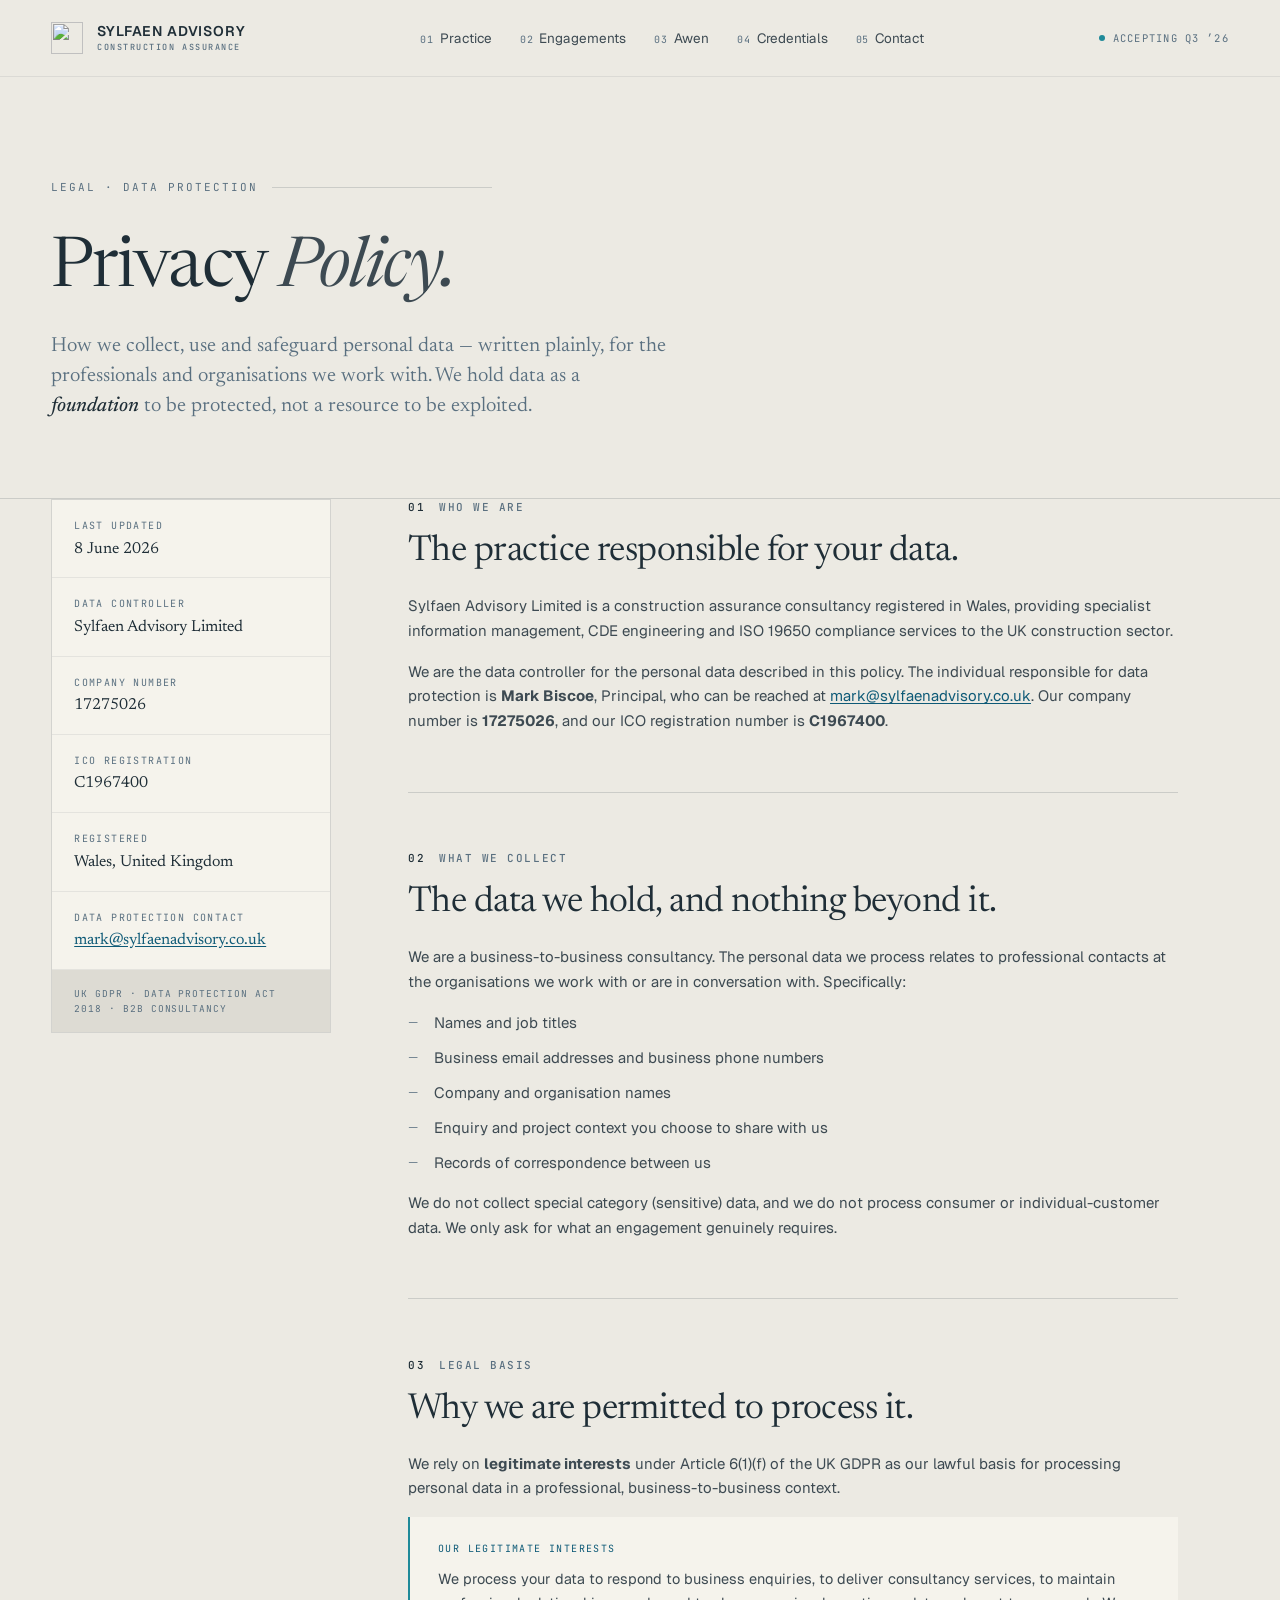
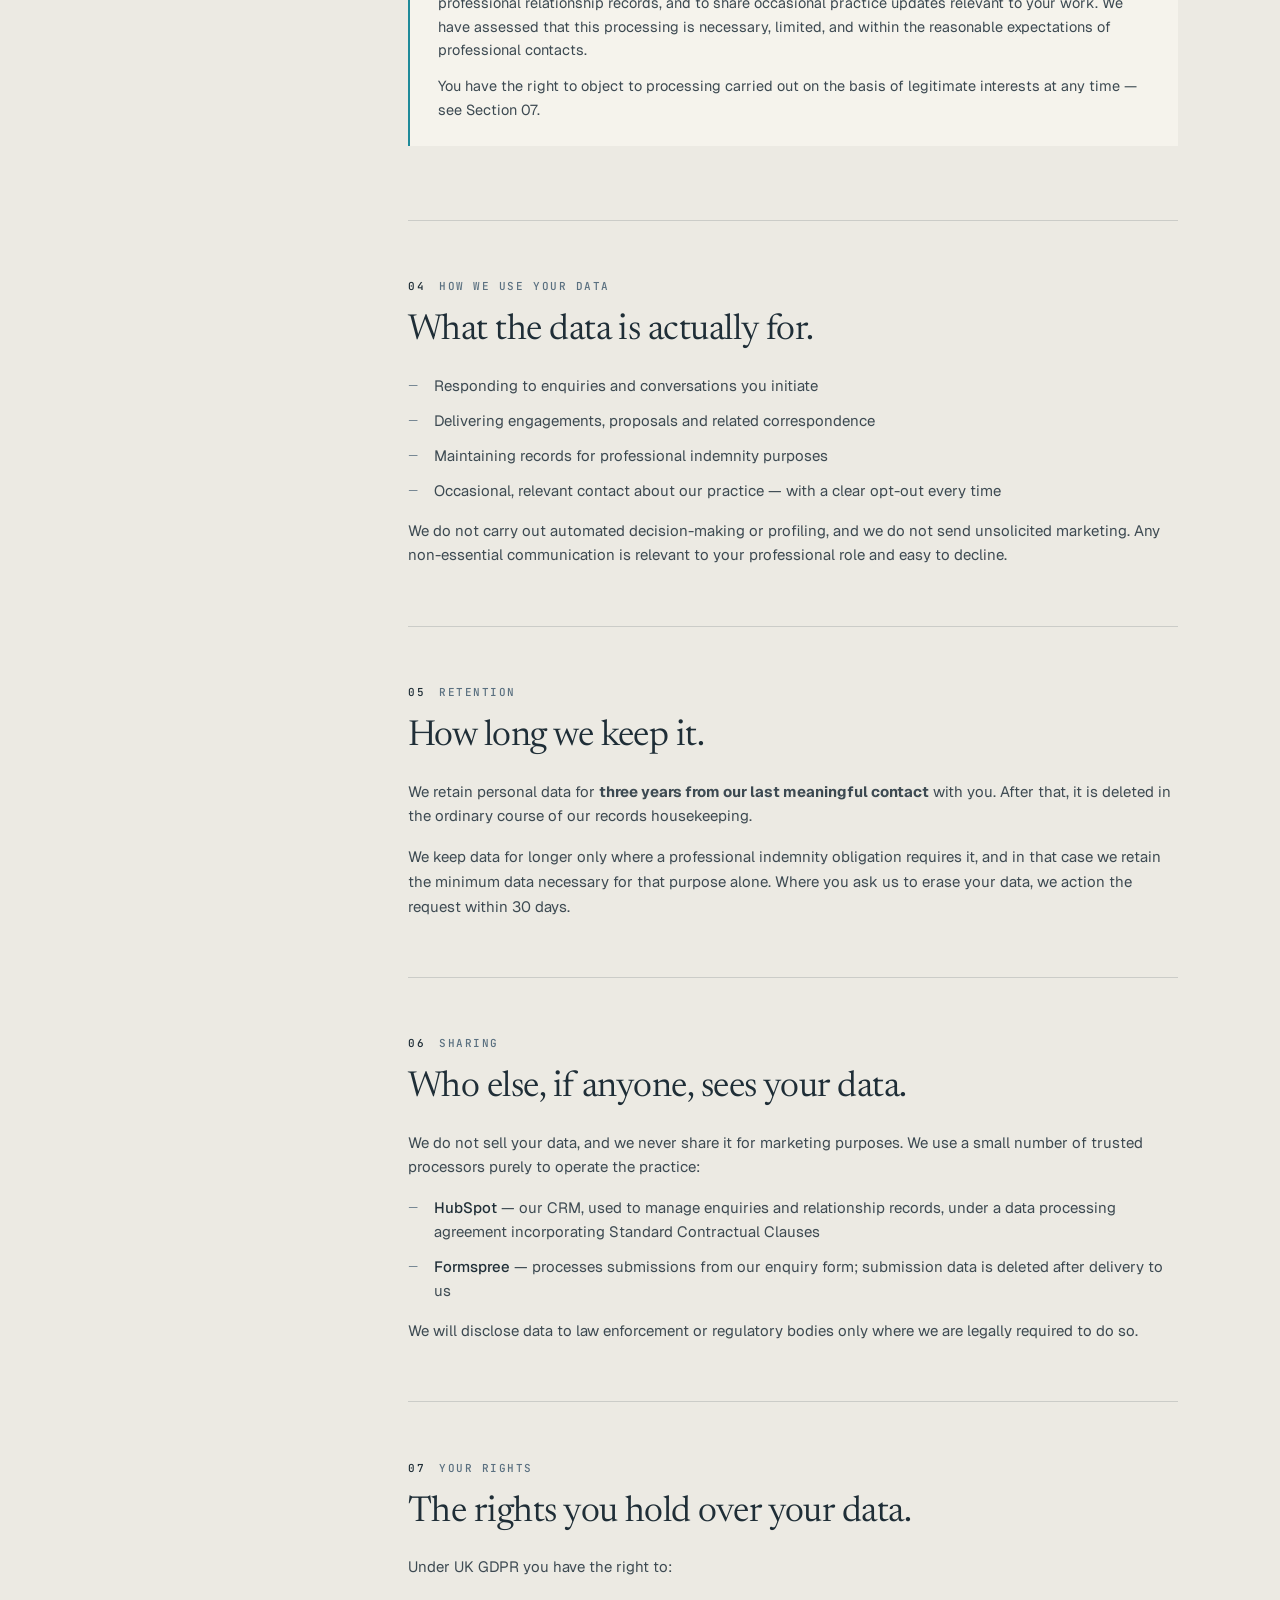
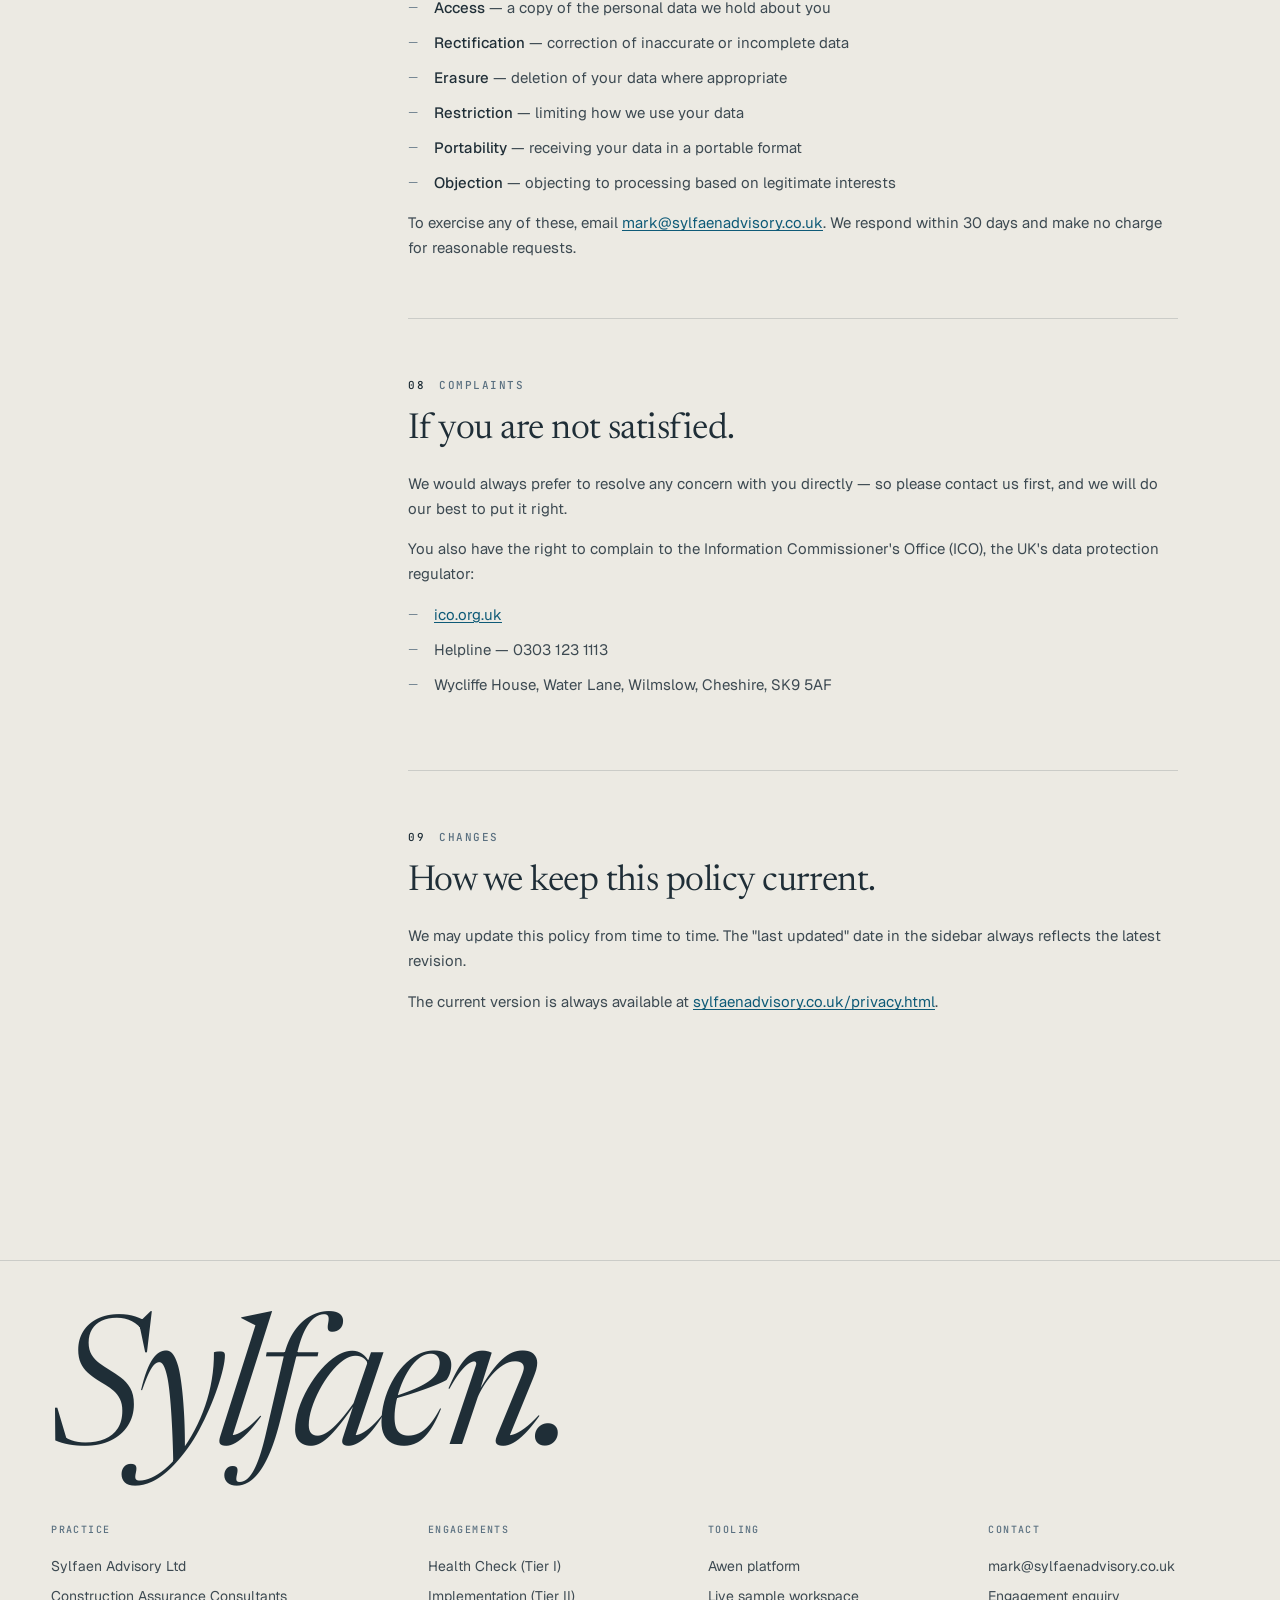
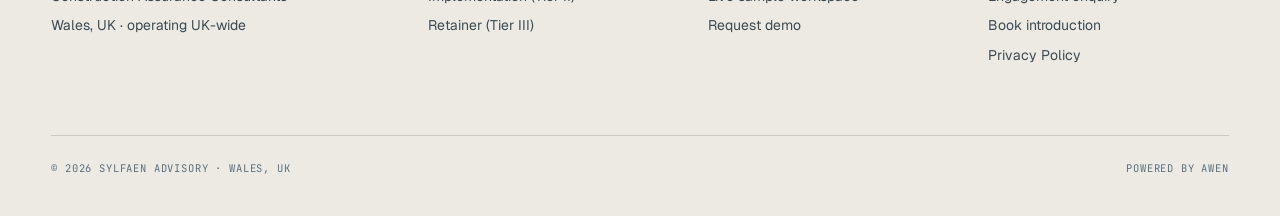
==== github-update/privacy.html @ c20efae1 "Add files via upload" ====
<!DOCTYPE html>
<html lang="en">
<head>
  <meta charset="UTF-8" />
  <meta name="viewport" content="width=device-width, initial-scale=1.0" />
  <title>Privacy Policy — Sylfaen Advisory</title>
  <meta name="description" content="How Sylfaen Advisory Limited collects, uses and protects personal data, in line with UK GDPR. A B2B construction assurance consultancy based in Wales." />

  <link rel="preconnect" href="https://fonts.googleapis.com" />
  <link rel="preconnect" href="https://fonts.gstatic.com" crossorigin />
  <link rel="stylesheet" href="https://fonts.googleapis.com/css2?family=Newsreader:ital,opsz,wght@0,6..72,300..700;1,6..72,300..700&family=Source+Serif+4:ital,opsz,wght@0,8..60,300..700;1,8..60,300..700&family=Cormorant+Garamond:ital,wght@0,300..700;1,300..700&family=Geist:wght@300..700&family=JetBrains+Mono:ital,wght@0,400..600;1,400..600&display=swap" />

  <link rel="stylesheet" href="styles.css" />

  <style>
    /* === Privacy page — scoped === */

    .legal-hero {
      padding-top: clamp(72px, 8vw, 120px);
      padding-bottom: clamp(48px, 6vw, 80px);
    }

    .legal-hero .hero-headline {
      font-size: clamp(40px, 5.4vw, 76px);
      max-width: 20ch;
    }

    .legal-layout {
      display: grid;
      grid-template-columns: 280px 1fr;
      gap: clamp(40px, 6vw, 96px);
      align-items: start;
    }

    @media (max-width: 880px) {
      .legal-layout { grid-template-columns: 1fr; gap: 40px; }
    }

    .legal-aside {
      position: sticky;
      top: 100px;
      display: flex;
      flex-direction: column;
      gap: 0;
      border: 1px solid var(--rule);
      background: var(--paper);
    }

    @media (max-width: 880px) {
      .legal-aside { position: static; }
    }

    .legal-aside .meta-row {
      display: flex;
      flex-direction: column;
      gap: 5px;
      padding: 18px 22px;
      border-bottom: 1px solid var(--rule-soft);
    }

    .legal-aside .meta-row:last-child { border-bottom: none; }

    .legal-aside .meta-row .k {
      font-family: var(--mono);
      font-size: 10px;
      letter-spacing: 0.14em;
      text-transform: uppercase;
      color: var(--slate);
    }

    .legal-aside .meta-row .v {
      font-family: var(--serif);
      font-size: 16px;
      font-weight: 400;
      color: var(--ink);
      line-height: 1.3;
    }

    .legal-aside .meta-row .v a {
      color: var(--accent-deep);
      text-decoration: underline;
      text-underline-offset: 2px;
    }

    .legal-aside .meta-foot {
      padding: 16px 22px;
      font-family: var(--mono);
      font-size: 9.5px;
      letter-spacing: 0.1em;
      line-height: 1.6;
      text-transform: uppercase;
      color: var(--slate);
      background: var(--bg-deep);
    }

    .legal-body {
      max-width: 70ch;
    }

    .legal-section {
      padding-bottom: clamp(40px, 4.5vw, 64px);
      margin-bottom: clamp(40px, 4.5vw, 64px);
      border-bottom: 1px solid var(--rule);
    }

    .legal-section:last-child {
      border-bottom: none;
      margin-bottom: 0;
    }

    .legal-section .eyebrow {
      margin-bottom: 16px;
    }

    .legal-section h2 {
      font-family: var(--serif);
      font-weight: 380;
      font-size: clamp(26px, 2.8vw, 38px);
      line-height: 1.12;
      letter-spacing: -0.015em;
      color: var(--ink);
      margin-bottom: 22px;
      text-wrap: balance;
    }

    .legal-section p {
      font-size: 15px;
      line-height: 1.65;
      color: var(--ink-soft);
      margin-bottom: 16px;
    }

    .legal-section p:last-child { margin-bottom: 0; }

    .legal-section a {
      color: var(--accent-deep);
      text-decoration: underline;
      text-underline-offset: 2px;
      transition: color 160ms ease;
    }

    .legal-section a:hover { color: var(--accent); }

    .legal-list {
      list-style: none;
      margin: 0 0 16px 0;
      padding: 0;
      display: flex;
      flex-direction: column;
      gap: 11px;
    }

    .legal-list li {
      position: relative;
      padding-left: 26px;
      font-size: 15px;
      line-height: 1.6;
      color: var(--ink-soft);
    }

    .legal-list li::before {
      content: "—";
      position: absolute;
      left: 0;
      top: 0;
      color: var(--slate);
      font-family: var(--serif);
    }

    .legal-list li strong {
      color: var(--ink);
      font-weight: 480;
    }

    .legal-callout {
      background: var(--paper);
      border-left: 2px solid var(--accent);
      padding: 24px 28px;
      margin: 8px 0 16px 0;
    }

    .legal-callout .callout-label {
      font-family: var(--mono);
      font-size: 10px;
      letter-spacing: 0.14em;
      text-transform: uppercase;
      color: var(--accent-deep);
      margin-bottom: 10px;
    }

    .legal-callout p {
      margin-bottom: 0;
      color: var(--ink-soft);
      font-size: 14.5px;
    }

    .legal-callout p + p { margin-top: 12px; }
  </style>
</head>
<body>
  <header class="nav">
    <div class="wrap nav-inner">
      <a href="index.html" class="wordmark">
        <img src="assets/sylfaen-logo-mark.png" alt="" class="mark-svg" />
        <span class="label">
          <span>Sylfaen Advisory</span>
          <span class="sub">Construction Assurance</span>
        </span>
      </a>
      <nav class="nav-links">
        <a href="index.html#practice"><span class="num">01</span>Practice</a>
        <a href="index.html#engagements"><span class="num">02</span>Engagements</a>
        <a href="index.html#awen"><span class="num">03</span>Awen</a>
        <a href="index.html#credentials"><span class="num">04</span>Credentials</a>
        <a href="index.html#contact"><span class="num">05</span>Contact</a>
      </nav>
      <div class="nav-status">
        <span class="dot"></span>
        Accepting Q3 ’26
      </div>
    </div>
  </header>

  <section class="section hero legal-hero" id="top">
    <div class="wrap">
      <div class="hero-eyebrow">
        <span>Legal · Data protection</span>
      </div>
      <h1 class="hero-headline">Privacy <em>Policy.</em></h1>
      <p class="hero-lead" style="margin-top: 28px; max-width: 56ch;">
        How we collect, use and safeguard personal data — written plainly,
        for the professionals and organisations we work with. We hold data
        as a <strong>foundation</strong> to be protected, not a resource to be exploited.
      </p>
    </div>
  </section>

  <section class="section section-rule">
    <div class="wrap">
      <div class="legal-layout">
        <aside class="legal-aside">
          <div class="meta-row">
            <span class="k">Last updated</span>
            <span class="v">8 June 2026</span>
          </div>
          <div class="meta-row">
            <span class="k">Data controller</span>
            <span class="v">Sylfaen Advisory Limited</span>
          </div>
          <div class="meta-row">
            <span class="k">Company number</span>
            <span class="v">17275026</span>
          </div>
          <div class="meta-row">
            <span class="k">ICO registration</span>
            <span class="v">C1967400</span>
          </div>
          <div class="meta-row">
            <span class="k">Registered</span>
            <span class="v">Wales, United Kingdom</span>
          </div>
          <div class="meta-row">
            <span class="k">Data protection contact</span>
            <span class="v"><a href="mailto:mark@sylfaenadvisory.co.uk">mark@sylfaenadvisory.co.uk</a></span>
          </div>
          <div class="meta-foot">
            UK GDPR · Data Protection Act 2018 · B2B consultancy
          </div>
        </aside>

        <div class="legal-body">
          <div class="legal-section">
            <div class="eyebrow"><span class="num">01</span>Who we are</div>
            <h2>The practice responsible for your data.</h2>
            <p>
              Sylfaen Advisory Limited is a construction assurance consultancy
              registered in Wales, providing specialist information management,
              CDE engineering and ISO 19650 compliance services to the UK
              construction sector.
            </p>
            <p>
              We are the data controller for the personal data described in this
              policy. The individual responsible for data protection is
              <strong> Mark Biscoe</strong>, Principal, who can be reached at
              <a href="mailto:mark@sylfaenadvisory.co.uk"> mark@sylfaenadvisory.co.uk</a>.
              Our company number is <strong>17275026</strong>, and our ICO
              registration number is <strong>C1967400</strong>.
            </p>
          </div>

          <div class="legal-section">
            <div class="eyebrow"><span class="num">02</span>What we collect</div>
            <h2>The data we hold, and nothing beyond it.</h2>
            <p>
              We are a business-to-business consultancy. The personal data we
              process relates to professional contacts at the organisations we
              work with or are in conversation with. Specifically:
            </p>
            <ul class="legal-list">
              <li>Names and job titles</li>
              <li>Business email addresses and business phone numbers</li>
              <li>Company and organisation names</li>
              <li>Enquiry and project context you choose to share with us</li>
              <li>Records of correspondence between us</li>
            </ul>
            <p>
              We do not collect special category (sensitive) data, and we do not
              process consumer or individual-customer data. We only ask for what
              an engagement genuinely requires.
            </p>
          </div>

          <div class="legal-section">
            <div class="eyebrow"><span class="num">03</span>Legal basis</div>
            <h2>Why we are permitted to process it.</h2>
            <p>
              We rely on <strong>legitimate interests</strong> under Article 6(1)(f)
              of the UK GDPR as our lawful basis for processing personal data in a
              professional, business-to-business context.
            </p>
            <div class="legal-callout">
              <div class="callout-label">Our legitimate interests</div>
              <p>
                We process your data to respond to business enquiries, to deliver
                consultancy services, to maintain professional relationship
                records, and to share occasional practice updates relevant to your
                work. We have assessed that this processing is necessary, limited,
                and within the reasonable expectations of professional contacts.
              </p>
              <p>
                You have the right to object to processing carried out on the basis
                of legitimate interests at any time — see Section 07.
              </p>
            </div>
          </div>

          <div class="legal-section">
            <div class="eyebrow"><span class="num">04</span>How we use your data</div>
            <h2>What the data is actually for.</h2>
            <ul class="legal-list">
              <li>Responding to enquiries and conversations you initiate</li>
              <li>Delivering engagements, proposals and related correspondence</li>
              <li>Maintaining records for professional indemnity purposes</li>
              <li>Occasional, relevant contact about our practice — with a clear opt-out every time</li>
            </ul>
            <p>
              We do not carry out automated decision-making or profiling, and we
              do not send unsolicited marketing. Any non-essential communication is
              relevant to your professional role and easy to decline.
            </p>
          </div>

          <div class="legal-section">
            <div class="eyebrow"><span class="num">05</span>Retention</div>
            <h2>How long we keep it.</h2>
            <p>
              We retain personal data for <strong>three years from our last
              meaningful contact</strong> with you. After that, it is deleted in
              the ordinary course of our records housekeeping.
            </p>
            <p>
              We keep data for longer only where a professional indemnity
              obligation requires it, and in that case we retain the minimum data
              necessary for that purpose alone. Where you ask us to erase your
              data, we action the request within 30 days.
            </p>
          </div>

          <div class="legal-section">
            <div class="eyebrow"><span class="num">06</span>Sharing</div>
            <h2>Who else, if anyone, sees your data.</h2>
            <p>
              We do not sell your data, and we never share it for marketing
              purposes. We use a small number of trusted processors purely to
              operate the practice:
            </p>
            <ul class="legal-list">
              <li><strong>HubSpot</strong> — our CRM, used to manage enquiries and relationship records, under a data processing agreement incorporating Standard Contractual Clauses</li>
              <li><strong>Formspree</strong> — processes submissions from our enquiry form; submission data is deleted after delivery to us</li>
            </ul>
            <p>
              We will disclose data to law enforcement or regulatory bodies only
              where we are legally required to do so.
            </p>
          </div>

          <div class="legal-section">
            <div class="eyebrow"><span class="num">07</span>Your rights</div>
            <h2>The rights you hold over your data.</h2>
            <p>Under UK GDPR you have the right to:</p>
            <ul class="legal-list">
              <li><strong>Access</strong> — a copy of the personal data we hold about you</li>
              <li><strong>Rectification</strong> — correction of inaccurate or incomplete data</li>
              <li><strong>Erasure</strong> — deletion of your data where appropriate</li>
              <li><strong>Restriction</strong> — limiting how we use your data</li>
              <li><strong>Portability</strong> — receiving your data in a portable format</li>
              <li><strong>Objection</strong> — objecting to processing based on legitimate interests</li>
            </ul>
            <p>
              To exercise any of these, email
              <a href="mailto:mark@sylfaenadvisory.co.uk"> mark@sylfaenadvisory.co.uk</a>.
              We respond within 30 days and make no charge for reasonable requests.
            </p>
          </div>

          <div class="legal-section">
            <div class="eyebrow"><span class="num">08</span>Complaints</div>
            <h2>If you are not satisfied.</h2>
            <p>
              We would always prefer to resolve any concern with you directly — so
              please contact us first, and we will do our best to put it right.
            </p>
            <p>
              You also have the right to complain to the Information Commissioner's
              Office (ICO), the UK's data protection regulator:
            </p>
            <ul class="legal-list">
              <li><a href="https://ico.org.uk" target="_blank" rel="noopener noreferrer">ico.org.uk</a></li>
              <li>Helpline — 0303 123 1113</li>
              <li>Wycliffe House, Water Lane, Wilmslow, Cheshire, SK9 5AF</li>
            </ul>
          </div>

          <div class="legal-section">
            <div class="eyebrow"><span class="num">09</span>Changes</div>
            <h2>How we keep this policy current.</h2>
            <p>
              We may update this policy from time to time. The "last updated" date
              in the sidebar always reflects the latest revision.
            </p>
            <p>
              The current version is always available at
              <a href="https://sylfaenadvisory.co.uk/privacy.html"> sylfaenadvisory.co.uk/privacy.html</a>.
            </p>
          </div>
        </div>
      </div>
    </div>
  </section>

  <footer class="footer">
    <div class="wrap">
      <div class="footer-mono-title">Sylfaen.</div>
      <div class="footer-grid">
        <div class="footer-col">
          <h4>Practice</h4>
          <ul>
            <li>Sylfaen Advisory Ltd</li>
            <li>Construction Assurance Consultants</li>
            <li>Wales, UK · operating UK-wide</li>
          </ul>
        </div>
        <div class="footer-col">
          <h4>Engagements</h4>
          <ul>
            <li><a href="index.html#engagements">Health Check (Tier I)</a></li>
            <li><a href="index.html#engagements">Implementation (Tier II)</a></li>
            <li><a href="index.html#engagements">Retainer (Tier III)</a></li>
          </ul>
        </div>
        <div class="footer-col">
          <h4>Tooling</h4>
          <ul>
            <li><a href="index.html#awen">Awen platform</a></li>
            <li><a href="index.html#awen">Live sample workspace</a></li>
            <li><a href="index.html#awen">Request demo</a></li>
          </ul>
        </div>
        <div class="footer-col">
          <h4>Contact</h4>
          <ul>
            <li><a href="mailto:mark@sylfaenadvisory.co.uk">mark@sylfaenadvisory.co.uk</a></li>
            <li><a href="index.html#contact">Engagement enquiry</a></li>
            <li><a href="index.html#contact">Book introduction</a></li>
            <li><a href="privacy.html">Privacy Policy</a></li>
          </ul>
        </div>
      </div>
      <div class="footer-meta">
        <span>© 2026 Sylfaen Advisory · Wales, UK</span>
        <span>Powered by Awen</span>
      </div>
    </div>
  </footer>
</body>
</html>
---- github-update/styles.css ----
/* === Sylfaen Advisory — Quiet Authority === */

:root {
  /* Palette — Sylfaen brand */
  --bg: #ECEAE3;
  --bg-deep: #DDDBD3;
  --paper: #F5F3EC;
  --ink: #1F2E37;
  --ink-soft: #3D4A52;
  --slate: #5A7080;
  --slate-soft: #8A9AA8;
  --rule: rgba(31, 46, 55, 0.16);
  --rule-soft: rgba(31, 46, 55, 0.08);
  --accent: #1F8A99;
  --accent-deep: #0E5A77;
  --accent-bright: #0ABFBF;
  --warn: #8C5A3D;

  /* Type */
  --serif: "Newsreader", "Source Serif 4", Georgia, serif;
  --sans: "Geist", "Söhne", -apple-system, BlinkMacSystemFont, "Segoe UI", sans-serif;
  --mono: "JetBrains Mono", ui-monospace, SFMono-Regular, Menlo, monospace;

  /* Scale */
  --gutter: clamp(20px, 4vw, 64px);
  --max-w: 1320px;
  --section-pad: clamp(80px, 10vw, 160px);
}

* { box-sizing: border-box; margin: 0; padding: 0; }

html, body {
  background: var(--bg);
  color: var(--ink);
  font-family: var(--sans);
  font-size: 16px;
  line-height: 1.55;
  -webkit-font-smoothing: antialiased;
  -moz-osx-font-smoothing: grayscale;
  font-feature-settings: "ss01", "ss02", "kern";
  text-rendering: optimizeLegibility;
}

body {
  overflow-x: hidden;
}

::selection {
  background: var(--ink);
  color: var(--bg);
}

a {
  color: inherit;
  text-decoration: none;
}

button {
  font: inherit;
  color: inherit;
  background: none;
  border: none;
  cursor: pointer;
}

/* === Layout === */

.wrap {
  max-width: var(--max-w);
  margin: 0 auto;
  padding-left: var(--gutter);
  padding-right: var(--gutter);
}

.section {
  padding-top: var(--section-pad);
  padding-bottom: var(--section-pad);
  position: relative;
}

.section + .section {
  padding-top: 0;
}

.section-rule {
  border-top: 1px solid var(--rule);
}

.section-head {
  display: grid;
  grid-template-columns: 1fr 2.4fr;
  gap: clamp(24px, 5vw, 80px);
  margin-bottom: clamp(40px, 6vw, 80px);
  align-items: baseline;
}

@media (max-width: 760px) {
  .section-head { grid-template-columns: 1fr; gap: 16px; }
}

.eyebrow {
  font-family: var(--mono);
  font-size: 11px;
  letter-spacing: 0.14em;
  text-transform: uppercase;
  color: var(--slate);
  font-weight: 500;
}

.eyebrow .num {
  color: var(--ink);
  margin-right: 14px;
  display: inline-block;
}

.section-title {
  font-family: var(--serif);
  font-weight: 380;
  font-size: clamp(34px, 4.6vw, 64px);
  line-height: 1.05;
  letter-spacing: -0.018em;
  color: var(--ink);
  text-wrap: balance;
}

.section-title em {
  font-style: italic;
  font-weight: 380;
  color: var(--ink-soft);
}

.section-sub {
  font-family: var(--serif);
  font-size: clamp(18px, 1.5vw, 22px);
  line-height: 1.45;
  color: var(--slate);
  max-width: 56ch;
  margin-top: 24px;
  font-weight: 380;
  text-wrap: pretty;
}

/* === Nav === */

.nav {
  position: sticky;
  top: 0;
  z-index: 50;
  background: color-mix(in oklab, var(--bg) 92%, transparent);
  backdrop-filter: saturate(160%) blur(12px);
  -webkit-backdrop-filter: saturate(160%) blur(12px);
  border-bottom: 1px solid var(--rule-soft);
}

.nav-inner {
  display: flex;
  align-items: center;
  justify-content: space-between;
  gap: 40px;
  height: 76px;
}

.wordmark {
  display: flex;
  align-items: center;
  gap: 14px;
  font-family: var(--sans);
  font-size: 16px;
  letter-spacing: -0.005em;
  font-weight: 600;
  text-transform: uppercase;
  letter-spacing: 0.04em;
  flex-shrink: 0;
}

.wordmark .mark-svg {
  width: 32px;
  height: 32px;
  display: block;
  flex-shrink: 0;
}

.wordmark .mark {
  width: 28px;
  height: 28px;
  display: grid;
  place-items: center;
  border: 1px solid var(--ink);
  font-family: var(--serif);
  font-style: italic;
  font-size: 16px;
  font-weight: 400;
}

.wordmark .label {
  display: flex;
  flex-direction: column;
  line-height: 1.05;
  gap: 3px;
}

.wordmark .label > span:first-child {
  font-weight: 600;
  letter-spacing: 0.06em;
  font-size: 14px;
  color: var(--ink);
}

.wordmark .label .sub {
  font-family: var(--mono);
  font-size: 8.5px;
  letter-spacing: 0.18em;
  text-transform: uppercase;
  color: var(--slate);
  font-weight: 500;
  margin-top: 2px;
}

.nav-links {
  display: flex;
  gap: 28px;
  align-items: center;
}

.nav-links a {
  font-size: 13.5px;
  color: var(--ink-soft);
  position: relative;
  transition: color 160ms ease;
  white-space: nowrap;
}

.nav-links a:hover { color: var(--ink); }

.nav-links a .num {
  font-family: var(--mono);
  font-size: 10px;
  color: var(--slate);
  margin-right: 6px;
  letter-spacing: 0.08em;
}

.nav-status {
  display: flex;
  align-items: center;
  gap: 8px;
  font-family: var(--mono);
  font-size: 10.5px;
  text-transform: uppercase;
  letter-spacing: 0.12em;
  color: var(--slate);
}

.nav-status .dot {
  width: 6px;
  height: 6px;
  background: var(--accent);
  border-radius: 50%;
  animation: pulse 2.4s ease-in-out infinite;
}

@keyframes pulse {
  0%, 100% { opacity: 1; }
  50% { opacity: 0.4; }
}

@media (max-width: 980px) {
  .nav-links { display: none; }
}

/* === Buttons === */

.btn {
  display: inline-flex;
  align-items: center;
  gap: 10px;
  padding: 14px 22px;
  font-size: 13.5px;
  letter-spacing: 0.01em;
  border: 1px solid var(--ink);
  transition: all 200ms ease;
  cursor: pointer;
  font-family: var(--sans);
  font-weight: 450;
}

.btn-primary {
  background: var(--ink);
  color: var(--bg);
}

.btn-primary:hover {
  background: var(--ink-soft);
}

.btn-ghost {
  background: transparent;
  color: var(--ink);
}

.btn-ghost:hover {
  background: var(--ink);
  color: var(--bg);
}

.btn .arrow {
  font-family: var(--serif);
  font-style: italic;
  font-size: 16px;
  line-height: 1;
  transform: translateY(-0.5px);
  transition: transform 200ms ease;
}

.btn:hover .arrow { transform: translate(2px, -0.5px); }

/* === Hero === */

.hero {
  padding-top: clamp(80px, 9vw, 140px);
  padding-bottom: clamp(80px, 9vw, 140px);
  position: relative;
}

/* === Hero — image behind === */

.hero-imaged {
  padding-top: clamp(120px, 12vw, 200px);
  padding-bottom: clamp(120px, 12vw, 180px);
  background: #0a0807;
  color: #f0ebe1;
  margin-bottom: 0;
}

.hero-bg {
  position: absolute;
  inset: 0;
  overflow: hidden;
  z-index: 0;
}

.hero-bg img {
  width: 100%;
  height: 100%;
  object-fit: cover;
  display: block;
  filter: saturate(0.95) contrast(1.06);
}

.hero-bg-veil {
  position: absolute;
  inset: 0;
  background:
    linear-gradient(105deg,
      rgba(10, 8, 7, 0.86) 0%,
      rgba(10, 8, 7, 0.72) 32%,
      rgba(10, 8, 7, 0.5) 58%,
      rgba(10, 8, 7, 0.68) 100%
    ),
    radial-gradient(ellipse at 25% 50%, rgba(10,8,7,0.4) 0%, transparent 60%);
}

.hero-imaged .wrap {
  position: relative;
  z-index: 1;
}

.hero-imaged .hero-eyebrow {
  color: rgba(240, 235, 225, 0.72);
}

.hero-imaged .hero-eyebrow::after {
  background: rgba(240, 235, 225, 0.28);
}

.hero-imaged .hero-headline {
  color: #f4eee2;
  text-shadow: 0 1px 30px rgba(0,0,0,0.35);
}

.hero-imaged .hero-headline em {
  color: rgba(244, 238, 226, 0.82);
}

.hero-imaged .hero-lead {
  color: rgba(240, 235, 225, 0.86);
}

.hero-imaged .hero-lead strong {
  color: #f4eee2;
}

.hero-imaged .hero-meta {
  border-left-color: rgba(240, 235, 225, 0.22);
}

.hero-imaged .hero-meta .row .k {
  color: rgba(240, 235, 225, 0.55);
}

.hero-imaged .hero-meta .row .v {
  color: #f4eee2;
}

.hero-imaged .btn-primary {
  background: #f4eee2;
  color: #1F2E37;
  border-color: #f4eee2;
}

.hero-imaged .btn-primary:hover {
  background: #fff;
  border-color: #fff;
}

.hero-imaged .btn-ghost {
  color: #f4eee2;
  border-color: rgba(240, 235, 225, 0.45);
}

.hero-imaged .btn-ghost:hover {
  background: #f4eee2;
  color: #1F2E37;
  border-color: #f4eee2;
}

.hero-imaged .hero-strip {
  border-top-color: rgba(240, 235, 225, 0.22);
}

.hero-imaged .hero-strip-label {
  color: rgba(240, 235, 225, 0.55);
}

.hero-imaged .hero-strip-item {
  color: rgba(240, 235, 225, 0.78);
}

.hero-imaged .hero-strip-item .v {
  color: #f4eee2;
}

.hero-imaged .hero-strip-item .k {
  color: rgba(240, 235, 225, 0.5);
}

.hero-imaged + .section {
  border-top: 1px solid var(--rule-soft);
}

.hero-eyebrow {
  font-family: var(--mono);
  font-size: 11px;
  letter-spacing: 0.18em;
  text-transform: uppercase;
  color: var(--slate);
  margin-bottom: 40px;
  display: flex;
  align-items: center;
  gap: 14px;
}

.hero-eyebrow::after {
  content: "";
  flex: 1;
  height: 1px;
  background: var(--rule);
  max-width: 220px;
}

.hero-headline {
  font-family: var(--serif);
  font-weight: 360;
  font-size: clamp(48px, 7.5vw, 116px);
  line-height: 0.98;
  letter-spacing: -0.025em;
  color: var(--ink);
  max-width: 14ch;
  text-wrap: balance;
}

.hero-headline em {
  font-style: italic;
  font-weight: 380;
  color: var(--ink-soft);
}

.hero-headline .underline {
  position: relative;
  white-space: nowrap;
}

.hero-headline .underline::after {
  content: "";
  position: absolute;
  left: 0; right: 0;
  bottom: 0.05em;
  height: 1px;
  background: var(--ink);
  opacity: 0.4;
}

.hero-grid {
  display: grid;
  grid-template-columns: 1.6fr 1fr;
  gap: clamp(40px, 6vw, 100px);
  align-items: end;
  margin-top: clamp(48px, 6vw, 80px);
}

@media (max-width: 980px) {
  .hero-grid { grid-template-columns: 1fr; }
}

.hero-lead {
  font-family: var(--serif);
  font-size: clamp(19px, 1.6vw, 23px);
  line-height: 1.45;
  color: var(--slate);
  max-width: 46ch;
  font-weight: 380;
  text-wrap: pretty;
}

.hero-lead strong {
  color: var(--ink);
  font-weight: 480;
  font-style: italic;
}

.hero-meta {
  display: flex;
  flex-direction: column;
  gap: 18px;
  border-left: 1px solid var(--rule);
  padding-left: 28px;
}

.hero-meta .row {
  display: flex;
  flex-direction: column;
  gap: 4px;
}

.hero-meta .row .k {
  font-family: var(--mono);
  font-size: 10px;
  letter-spacing: 0.14em;
  text-transform: uppercase;
  color: var(--slate);
}

.hero-meta .row .v {
  font-family: var(--serif);
  font-size: 17px;
  font-weight: 400;
  color: var(--ink);
}

.hero-cta {
  display: flex;
  gap: 14px;
  margin-top: 40px;
  flex-wrap: wrap;
}

/* Hero ticker / sample data strip */

.hero-strip {
  margin-top: clamp(60px, 7vw, 100px);
  padding-top: 24px;
  border-top: 1px solid var(--rule);
  display: grid;
  grid-template-columns: auto 1fr auto;
  gap: 32px;
  align-items: baseline;
}

.hero-strip-label {
  font-family: var(--mono);
  font-size: 10.5px;
  letter-spacing: 0.18em;
  text-transform: uppercase;
  color: var(--slate);
}

.hero-strip-content {
  display: flex;
  gap: 40px;
  overflow: hidden;
}

.hero-strip-item {
  display: flex;
  align-items: baseline;
  gap: 10px;
  font-size: 13px;
  color: var(--ink-soft);
  white-space: nowrap;
}

.hero-strip-item .v {
  font-family: var(--serif);
  font-size: 18px;
  font-weight: 420;
  color: var(--ink);
}

.hero-strip-item .k {
  font-family: var(--mono);
  font-size: 9.5px;
  letter-spacing: 0.12em;
  text-transform: uppercase;
  color: var(--slate);
}

/* === Practice / About === */

.practice-grid {
  display: grid;
  grid-template-columns: 1fr 1.4fr;
  gap: clamp(40px, 6vw, 100px);
  align-items: start;
}

@media (max-width: 880px) {
  .practice-grid { grid-template-columns: 1fr; }
}

.practice-aside {
  position: sticky;
  top: 100px;
  display: flex;
  flex-direction: column;
  gap: 24px;
}

.etymology {
  border: 1px solid var(--rule);
  padding: 28px;
  background: var(--paper);
}

.etymology .word {
  font-family: var(--serif);
  font-size: 32px;
  font-style: italic;
  font-weight: 380;
  color: var(--ink);
  margin-bottom: 4px;
}

.etymology .pron {
  font-family: var(--mono);
  font-size: 11px;
  color: var(--slate);
  letter-spacing: 0.06em;
  margin-bottom: 16px;
}

.etymology .def {
  font-size: 13.5px;
  color: var(--ink-soft);
  line-height: 1.55;
}

.etymology .def .pos {
  font-family: var(--serif);
  font-style: italic;
  color: var(--slate);
  margin-right: 6px;
}

.practice-body p {
  font-family: var(--serif);
  font-size: clamp(20px, 1.7vw, 26px);
  line-height: 1.45;
  font-weight: 380;
  color: var(--ink);
  text-wrap: pretty;
}

.practice-body p + p { margin-top: 28px; }

.practice-body .lead::first-letter {
  font-family: var(--serif);
  font-size: 4.6em;
  float: left;
  line-height: 0.88;
  padding-right: 12px;
  padding-top: 4px;
  font-weight: 380;
}

.practice-stats {
  margin-top: 56px;
  padding-top: 32px;
  border-top: 1px solid var(--rule);
  display: grid;
  grid-template-columns: repeat(4, 1fr);
  gap: 32px;
}

@media (max-width: 760px) {
  .practice-stats { grid-template-columns: repeat(2, 1fr); }
}

.practice-stat .v {
  font-family: var(--serif);
  font-size: clamp(32px, 3vw, 44px);
  font-weight: 380;
  letter-spacing: -0.02em;
  color: var(--ink);
  line-height: 1;
  display: flex;
  align-items: baseline;
  gap: 4px;
}

.practice-stat .v .suffix {
  font-size: 0.5em;
  color: var(--slate);
  font-style: italic;
}

.practice-stat .k {
  font-size: 12.5px;
  color: var(--slate);
  margin-top: 10px;
  line-height: 1.4;
  max-width: 22ch;
}

/* === Engagements === */

.engagements {
  background: var(--bg-deep);
}

#engagements.section,
#awen.section {
  padding-top: 0;
  padding-bottom: 0;
}

.engagements-wrap {
  max-width: var(--max-w);
  margin: 0 auto;
  padding-left: var(--gutter);
  padding-right: var(--gutter);
  padding-top: var(--section-pad);
  padding-bottom: var(--section-pad);
}

.tiers {
  border-top: 1px solid var(--ink);
}

.tier {
  display: grid;
  grid-template-columns: 60px 1.6fr 1fr 220px;
  gap: clamp(20px, 3vw, 48px);
  padding: clamp(32px, 4vw, 56px) 0;
  border-bottom: 1px solid var(--rule);
  align-items: start;
  position: relative;
  transition: background 200ms ease;
  cursor: pointer;
}

.tier:hover {
  background: color-mix(in oklab, var(--bg-deep) 50%, var(--bg) 50%);
}

@media (max-width: 880px) {
  .tier { grid-template-columns: 40px 1fr; }
  .tier > .tier-meta, .tier > .tier-price { grid-column: 2; }
}

.tier-num {
  font-family: var(--mono);
  font-size: 11px;
  letter-spacing: 0.14em;
  color: var(--slate);
  padding-top: 8px;
}

.tier-title {
  font-family: var(--serif);
  font-size: clamp(24px, 2.4vw, 34px);
  font-weight: 400;
  line-height: 1.15;
  letter-spacing: -0.01em;
  color: var(--ink);
  text-wrap: balance;
}

.tier-tag {
  font-family: var(--mono);
  font-size: 10.5px;
  letter-spacing: 0.12em;
  text-transform: uppercase;
  color: var(--accent-deep);
  margin-bottom: 12px;
  display: flex;
  align-items: center;
  gap: 8px;
}

.tier-tag::before {
  content: "";
  width: 4px;
  height: 4px;
  background: var(--accent);
  border-radius: 50%;
}

.tier-meta {
  font-size: 14.5px;
  line-height: 1.55;
  color: var(--slate);
  padding-top: 8px;
  max-width: 42ch;
}

.tier-meta strong {
  color: var(--ink);
  font-weight: 480;
}

.tier-includes {
  margin-top: 14px;
  display: flex;
  flex-wrap: wrap;
  gap: 6px;
}

.tier-pill {
  font-family: var(--mono);
  font-size: 10px;
  letter-spacing: 0.04em;
  text-transform: uppercase;
  padding: 4px 8px;
  border: 1px solid var(--rule);
  color: var(--slate);
}

.tier-price {
  text-align: right;
  display: flex;
  flex-direction: column;
  align-items: flex-end;
  gap: 4px;
}

.tier-price .amount {
  font-family: var(--serif);
  font-size: clamp(26px, 2.6vw, 36px);
  font-weight: 380;
  color: var(--ink);
  letter-spacing: -0.015em;
  line-height: 1;
}

.tier-price .unit {
  font-family: var(--mono);
  font-size: 10.5px;
  letter-spacing: 0.1em;
  text-transform: uppercase;
  color: var(--slate);
}

.tier-price .arrow {
  margin-top: 14px;
  font-family: var(--serif);
  font-style: italic;
  color: var(--ink);
  font-size: 16px;
  display: inline-flex;
  align-items: center;
  gap: 4px;
  transition: gap 200ms ease;
}

.tier:hover .tier-price .arrow { gap: 10px; }

/* === Awen interactive === */

.awen {
  background: var(--ink);
  color: var(--bg);
}

.awen-inner {
  max-width: var(--max-w);
  margin: 0 auto;
  padding-left: var(--gutter);
  padding-right: var(--gutter);
  padding-top: var(--section-pad);
  padding-bottom: var(--section-pad);
}

.awen .eyebrow { color: rgba(241, 237, 227, 0.55); }
.awen .eyebrow .num { color: var(--bg); }
.awen .section-title { color: var(--bg); }
.awen .section-title em { color: rgba(241, 237, 227, 0.68); }
.awen .section-sub { color: rgba(241, 237, 227, 0.62); }

.awen-frame {
  margin-top: clamp(40px, 5vw, 64px);
  background: #0E1014;
  border: 1px solid rgba(241, 237, 227, 0.12);
  overflow: hidden;
}

.awen-chrome {
  display: flex;
  align-items: center;
  justify-content: space-between;
  padding: 14px 20px;
  border-bottom: 1px solid rgba(241, 237, 227, 0.08);
  background: #0A0C10;
}

.awen-chrome-left {
  display: flex;
  align-items: center;
  gap: 14px;
  font-family: var(--mono);
  font-size: 11px;
  letter-spacing: 0.06em;
  color: rgba(241, 237, 227, 0.6);
}

.awen-chrome-dots {
  display: flex;
  gap: 6px;
}

.awen-chrome-dots span {
  width: 9px; height: 9px; border-radius: 50%;
  background: rgba(241, 237, 227, 0.18);
}

.awen-chrome-right {
  display: flex;
  align-items: center;
  gap: 10px;
  font-family: var(--mono);
  font-size: 10px;
  letter-spacing: 0.1em;
  text-transform: uppercase;
  color: rgba(241, 237, 227, 0.5);
}

.awen-chrome-right .dot {
  width: 6px; height: 6px; border-radius: 50%;
  background: var(--accent);
  box-shadow: 0 0 0 3px rgba(95, 107, 90, 0.18);
}

.awen-tabs {
  display: flex;
  border-bottom: 1px solid rgba(241, 237, 227, 0.08);
  padding: 0 20px;
}

.awen-tab {
  padding: 16px 20px;
  font-family: var(--mono);
  font-size: 11px;
  letter-spacing: 0.1em;
  text-transform: uppercase;
  color: rgba(241, 237, 227, 0.45);
  border-bottom: 1px solid transparent;
  transition: color 160ms ease, border-color 160ms ease;
  cursor: pointer;
  display: inline-flex;
  align-items: center;
  gap: 8px;
}

.awen-tab .num {
  color: rgba(241, 237, 227, 0.3);
}

.awen-tab:hover { color: rgba(241, 237, 227, 0.8); }

.awen-tab.active {
  color: var(--bg);
  border-bottom-color: var(--accent);
}

.awen-tab.active .num { color: var(--accent); }

.awen-body {
  padding: clamp(24px, 3vw, 40px);
  min-height: 540px;
}

/* Awen — Documents tab */

.awen-doc-grid {
  display: grid;
  grid-template-columns: 1.2fr 1fr;
  gap: 32px;
  min-height: 480px;
}

@media (max-width: 880px) {
  .awen-doc-grid { grid-template-columns: 1fr; }
}

.awen-panel {
  display: flex;
  flex-direction: column;
  gap: 20px;
}

.awen-panel-head {
  display: flex;
  justify-content: space-between;
  align-items: baseline;
  padding-bottom: 12px;
  border-bottom: 1px solid rgba(241, 237, 227, 0.08);
}

.awen-panel-title {
  font-family: var(--mono);
  font-size: 11px;
  letter-spacing: 0.14em;
  text-transform: uppercase;
  color: rgba(241, 237, 227, 0.65);
}

.awen-panel-aux {
  font-family: var(--mono);
  font-size: 10.5px;
  color: rgba(241, 237, 227, 0.4);
  letter-spacing: 0.04em;
}

.awen-doc-row {
  display: grid;
  grid-template-columns: 24px 1fr auto auto;
  gap: 14px;
  padding: 11px 8px;
  font-size: 12.5px;
  font-family: var(--mono);
  align-items: center;
  cursor: pointer;
  border-radius: 2px;
  transition: background 160ms ease;
  color: rgba(241, 237, 227, 0.82);
}

.awen-doc-row:hover { background: rgba(241, 237, 227, 0.04); }
.awen-doc-row.selected { background: rgba(95, 107, 90, 0.12); color: var(--bg); }

.awen-doc-row .status {
  width: 8px; height: 8px;
  border-radius: 50%;
}
.status.pass { background: #6FA37A; }
.status.warn { background: #C9A24A; }
.status.fail { background: #B8694D; }

.awen-doc-row .name { color: inherit; }
.awen-doc-row .rule { color: rgba(241, 237, 227, 0.4); font-size: 10.5px; }
.awen-doc-row .conf {
  font-size: 10.5px;
  color: rgba(241, 237, 227, 0.4);
  font-variant-numeric: tabular-nums;
}

.awen-detail {
  background: #060709;
  border: 1px solid rgba(241, 237, 227, 0.08);
  padding: 24px;
  display: flex;
  flex-direction: column;
  gap: 18px;
}

.awen-detail-head {
  display: flex;
  flex-direction: column;
  gap: 4px;
}

.awen-detail-name {
  font-family: var(--mono);
  font-size: 14px;
  color: var(--bg);
  line-height: 1.3;
  word-break: break-all;
}

.awen-detail-meta {
  font-family: var(--mono);
  font-size: 10.5px;
  letter-spacing: 0.06em;
  color: rgba(241, 237, 227, 0.4);
}

.awen-checks {
  display: flex;
  flex-direction: column;
  gap: 8px;
}

.awen-check {
  display: grid;
  grid-template-columns: 14px 1fr auto;
  gap: 12px;
  padding: 10px 0;
  border-bottom: 1px dashed rgba(241, 237, 227, 0.07);
  font-size: 12px;
  align-items: start;
}

.awen-check:last-child { border-bottom: none; }

.awen-check .icon {
  font-family: var(--mono);
  font-size: 12px;
  line-height: 1.2;
  margin-top: 1px;
}
.awen-check.pass .icon { color: #87B58E; }
.awen-check.warn .icon { color: #C9A24A; }
.awen-check.fail .icon { color: #C77D5F; }

.awen-check .lbl { color: rgba(241, 237, 227, 0.82); font-size: 12.5px; line-height: 1.4; }
.awen-check .lbl .det { color: rgba(241, 237, 227, 0.45); font-family: var(--mono); font-size: 10.5px; margin-top: 4px; display: block; }
.awen-check .pct { font-family: var(--mono); font-size: 11px; color: rgba(241, 237, 227, 0.65); }

/* Awen — Compliance bars */

.awen-comp {
  display: grid;
  grid-template-columns: 1fr 1.3fr;
  gap: 40px;
  min-height: 480px;
}

@media (max-width: 880px) {
  .awen-comp { grid-template-columns: 1fr; }
}

.awen-comp-aside {
  display: flex;
  flex-direction: column;
  gap: 20px;
}

.awen-score {
  border: 1px solid rgba(241, 237, 227, 0.1);
  padding: 28px;
}

.awen-score .label {
  font-family: var(--mono);
  font-size: 10.5px;
  letter-spacing: 0.14em;
  text-transform: uppercase;
  color: rgba(241, 237, 227, 0.5);
}

.awen-score .v {
  font-family: var(--serif);
  font-size: 88px;
  font-weight: 360;
  line-height: 1;
  margin-top: 12px;
  letter-spacing: -0.03em;
  display: flex;
  align-items: baseline;
}
.awen-score .v .pct { font-size: 28px; color: rgba(241, 237, 227, 0.5); margin-left: 4px; }

.awen-score .trend {
  margin-top: 14px;
  display: flex;
  align-items: center;
  gap: 8px;
  font-family: var(--mono);
  font-size: 11px;
  color: rgba(241, 237, 227, 0.6);
}

.awen-score .trend .delta { color: #87B58E; }

.awen-bars {
  display: flex;
  flex-direction: column;
  gap: 14px;
}

.awen-bar {
  display: flex;
  flex-direction: column;
  gap: 8px;
}

.awen-bar-head {
  display: flex;
  justify-content: space-between;
  align-items: baseline;
  font-family: var(--mono);
  font-size: 11px;
  letter-spacing: 0.04em;
  color: rgba(241, 237, 227, 0.78);
}

.awen-bar-head .pct {
  color: var(--bg);
  font-size: 13px;
  font-variant-numeric: tabular-nums;
}

.awen-bar-track {
  height: 4px;
  background: rgba(241, 237, 227, 0.08);
  position: relative;
  overflow: hidden;
}

.awen-bar-fill {
  position: absolute;
  inset: 0;
  width: 0;
  background: var(--accent);
  transition: width 900ms cubic-bezier(0.22, 0.61, 0.36, 1);
}

.awen-bar-fill.warn { background: #C9A24A; }
.awen-bar-fill.fail { background: #B8694D; }

.awen-bar-meta {
  font-family: var(--mono);
  font-size: 10px;
  color: rgba(241, 237, 227, 0.42);
  letter-spacing: 0.04em;
}

/* Awen — Activity / Timeline */

.awen-act {
  display: grid;
  grid-template-columns: 1.4fr 1fr;
  gap: 40px;
  min-height: 480px;
}

@media (max-width: 880px) {
  .awen-act { grid-template-columns: 1fr; }
}

.awen-feed {
  display: flex;
  flex-direction: column;
  gap: 2px;
}

.awen-feed-item {
  display: grid;
  grid-template-columns: 64px 14px 1fr auto;
  gap: 14px;
  padding: 14px 0;
  border-bottom: 1px solid rgba(241, 237, 227, 0.06);
  align-items: center;
  font-size: 12.5px;
}

.awen-feed-item .time {
  font-family: var(--mono);
  font-size: 10.5px;
  color: rgba(241, 237, 227, 0.4);
  letter-spacing: 0.04em;
}

.awen-feed-item .glyph {
  width: 8px; height: 8px;
  margin-left: 3px;
  border-radius: 50%;
}

.awen-feed-item .body {
  color: rgba(241, 237, 227, 0.82);
  line-height: 1.45;
}

.awen-feed-item .body strong {
  color: var(--bg);
  font-weight: 480;
}

.awen-feed-item .user {
  font-family: var(--mono);
  font-size: 10.5px;
  color: rgba(241, 237, 227, 0.5);
  letter-spacing: 0.04em;
}

.awen-sparkstack {
  display: flex;
  flex-direction: column;
  gap: 20px;
}

.awen-spark-card {
  border: 1px solid rgba(241, 237, 227, 0.1);
  padding: 20px;
}

.awen-spark-head {
  display: flex;
  justify-content: space-between;
  align-items: baseline;
  margin-bottom: 14px;
}

.awen-spark-label {
  font-family: var(--mono);
  font-size: 10.5px;
  letter-spacing: 0.12em;
  text-transform: uppercase;
  color: rgba(241, 237, 227, 0.5);
}

.awen-spark-v {
  font-family: var(--serif);
  font-size: 32px;
  font-weight: 380;
  color: var(--bg);
  line-height: 1;
  letter-spacing: -0.02em;
}

.awen-spark-svg {
  width: 100%;
  height: 60px;
  display: block;
}

.awen-gate-wrap { position: relative; margin-top: clamp(40px, 5vw, 64px); }
.awen-gate-frame { pointer-events: none; user-select: none; filter: saturate(0.85); }
.awen-gate-frame .awn-app { margin-top: 0; }
.awen-gate-overlay {
  position: absolute; inset: 0; z-index: 5;
  display: flex; flex-direction: column; align-items: center; justify-content: center;
  text-align: center; gap: 14px; padding: 40px;
  background: linear-gradient(180deg, rgba(12,20,26,0.35) 0%, rgba(12,20,26,0.72) 55%, rgba(12,20,26,0.88) 100%);
  backdrop-filter: blur(2px);
}
.awen-gate-eyebrow {
  font-family: var(--mono); font-size: 10.5px; letter-spacing: 0.14em; text-transform: uppercase;
  color: rgba(241,237,227,0.65);
}
.awen-gate-copy { max-width: 44ch; font-family: var(--serif); font-size: 19px; line-height: 1.4; color: var(--bg); font-weight: 380; margin: 0; }
.awen-gate-cta {
  display: inline-flex; align-items: center; gap: 8px; margin-top: 6px;
  padding: 12px 22px; border-radius: 6px; background: var(--bg); color: var(--ink);
  font-size: 13.5px; font-weight: 600; text-decoration: none;
  transition: transform 150ms ease, box-shadow 150ms ease;
}
.awen-gate-cta:hover { transform: translateY(-1px); box-shadow: 0 10px 24px -10px rgba(0,0,0,0.5); }

/* ============================================================
   === Awen product mock — Document generation workspace ===
   Self-contained light-theme product UI (matches platform).
   All classes prefixed .awn- and scoped under .awn-app.
   ============================================================ */

.awn-app {
  --awn-navy: #112532;
  --awn-navy-2: #0c1c27;
  --awn-teal: #2db8bf;
  --awn-teal-deep: #0d6e75;
  --awn-teal-tint: #e6f6f6;
  --awn-paper: #ffffff;
  --awn-bg: #f4f6f8;
  --awn-border: #e5e7eb;
  --awn-border-2: #eef1f3;
  --awn-ink: #1f2a33;
  --awn-ink-2: #3a4954;
  --awn-slate: #6b7780;
  --awn-faint: #9aa6ad;
  --awn-font: -apple-system, BlinkMacSystemFont, "Segoe UI", system-ui, "Helvetica Neue", sans-serif;

  margin-top: clamp(40px, 5vw, 64px);
  background: var(--awn-paper);
  border-radius: 8px;
  overflow: hidden;
  box-shadow: 0 40px 90px -40px rgba(0,0,0,0.6), 0 0 0 1px rgba(255,255,255,0.04);
  display: flex;
  flex-direction: column;
  height: clamp(580px, 74vh, 740px);
  font-family: var(--awn-font);
  color: var(--awn-ink);
  -webkit-font-smoothing: antialiased;
  font-size: 14px;
  line-height: 1.5;
  position: relative;
}
.awn-app *, .awn-app *::before, .awn-app *::after { box-sizing: border-box; }
.awn-app button { font-family: inherit; }

/* --- Top bar --- */
.awn-topbar {
  flex-shrink: 0;
  height: 46px;
  background: var(--awn-paper);
  border-bottom: 1px solid var(--awn-border);
  display: flex;
  align-items: center;
  gap: 10px;
  padding: 0 12px 0 14px;
  font-size: 12.5px;
}
.awn-tb-label {
  font-size: 9.5px;
  letter-spacing: 0.13em;
  font-weight: 600;
  color: var(--awn-faint);
  text-transform: uppercase;
}
.awn-tb-pill {
  display: inline-flex;
  align-items: center;
  gap: 7px;
  height: 28px;
  padding: 0 10px;
  border: 1px solid var(--awn-border);
  border-radius: 6px;
  background: var(--awn-paper);
  font-weight: 600;
  color: var(--awn-ink);
  cursor: pointer;
  white-space: nowrap;
  max-width: 210px;
  min-width: 0;
  flex-shrink: 1;
  transition: border-color 150ms ease, background 150ms ease;
}
.awn-tb-pill:hover { border-color: #cdd4d9; }
.awn-tb-pill .caret { color: var(--awn-faint); font-size: 9px; }
.awn-tb-pill .v { overflow: hidden; text-overflow: ellipsis; }
.awn-tb-action {
  display: inline-flex;
  align-items: center;
  gap: 6px;
  height: 28px;
  padding: 0 10px;
  border-radius: 6px;
  background: none;
  border: none;
  color: var(--awn-ink-2);
  font-size: 12.5px;
  font-weight: 500;
  cursor: pointer;
}
.awn-tb-action:hover { background: var(--awn-bg); }
.awn-tb-action svg { color: var(--awn-slate); }
.awn-tb-spacer { flex: 1; }
.awn-tb-right { display: flex; align-items: center; gap: 4px; flex-shrink: 0; }
.awn-tb-icon {
  width: 32px; height: 32px;
  display: inline-flex; align-items: center; justify-content: center;
  border-radius: 6px; background: none; border: none; cursor: pointer;
  color: var(--awn-slate);
}
.awn-tb-icon:hover { background: var(--awn-bg); color: var(--awn-ink); }
.awn-tb-conf {
  display: inline-flex; align-items: center; gap: 7px;
  height: 30px; padding: 0 11px; border-radius: 6px;
  border: 1px solid var(--awn-border);
  font-size: 11.5px; font-weight: 600; color: var(--awn-slate);
  cursor: default;
  flex-shrink: 0;
  white-space: nowrap;
}
.awn-crumb {
  display: flex; align-items: center; gap: 8px;
  font-size: 12.5px; color: var(--awn-slate);
}
.awn-crumb .back {
  display: inline-flex; align-items: center; gap: 5px;
  color: var(--awn-teal-deep); font-weight: 600; cursor: pointer;
  background: none; border: none; padding: 4px 6px; border-radius: 5px;
}
.awn-crumb .back:hover { background: var(--awn-teal-tint); }
.awn-crumb .sep { color: var(--awn-faint); }
.awn-crumb .cur { color: var(--awn-ink); font-weight: 600; }

/* --- Main row: rail + stage --- */
.awn-row { flex: 1; display: flex; min-height: 0; }

.awn-rail {
  flex-shrink: 0;
  width: 54px;
  background: var(--awn-navy);
  display: flex;
  flex-direction: column;
  align-items: center;
  padding: 12px 0 14px;
  gap: 4px;
}
.awn-rail-logo { margin-bottom: 14px; display: block; }
.awn-rail-btn {
  width: 38px; height: 38px;
  display: flex; align-items: center; justify-content: center;
  border-radius: 8px; cursor: pointer;
  color: rgba(255,255,255,0.5);
  background: none; border: none;
  transition: background 150ms ease, color 150ms ease;
}
.awn-rail-btn:hover { background: rgba(255,255,255,0.08); color: rgba(255,255,255,0.85); }
.awn-rail-btn.active { background: rgba(45,184,191,0.16); color: var(--awn-teal); }
.awn-rail-sp { flex: 1; }

.awn-stage { flex: 1; min-width: 0; background: var(--awn-bg); overflow: auto; position: relative; }

/* --- Picker view --- */
.awn-picker { padding: 26px 30px 60px; }
.awn-picker h1 {
  font-size: 21px; font-weight: 650; letter-spacing: -0.01em;
  margin: 0 0 4px; color: var(--awn-ink);
}
.awn-picker .sub { font-size: 13px; color: var(--awn-slate); margin: 0 0 18px; }

.awn-filters { display: flex; align-items: center; gap: 8px; margin-bottom: 26px; flex-wrap: wrap; }
.awn-seg { display: inline-flex; background: var(--awn-paper); border: 1px solid var(--awn-border); border-radius: 7px; padding: 3px; gap: 2px; }
.awn-seg button {
  border: none; background: none; cursor: pointer;
  font-size: 12px; font-weight: 600; color: var(--awn-slate);
  padding: 5px 12px; border-radius: 5px;
}
.awn-seg button.on { background: var(--awn-navy); color: #fff; }
.awn-chk { display: inline-flex; align-items: center; gap: 7px; font-size: 12px; color: var(--awn-slate); cursor: pointer; font-weight: 500; user-select: none; }
.awn-chk .box {
  width: 15px; height: 15px; border-radius: 4px; border: 1.5px solid #c4ccd1; background: #fff;
  display: inline-flex; align-items: center; justify-content: center; color: #fff; font-size: 10px;
}
.awn-chk.on .box { background: var(--awn-teal-deep); border-color: var(--awn-teal-deep); }
.awn-filters .sp { flex: 1; }

.awn-party { display: inline-flex; border: 1px solid var(--awn-border); border-radius: 7px; overflow: hidden; }
.awn-party button {
  border: none; background: var(--awn-paper); cursor: pointer;
  font-size: 12px; font-weight: 600; color: var(--awn-slate); padding: 6px 13px;
}
.awn-party button.on { background: var(--awn-navy); color: #fff; }
.awn-party button + button { border-left: 1px solid var(--awn-border); }

.awn-group-label {
  font-size: 10px; letter-spacing: 0.13em; font-weight: 700;
  color: var(--awn-faint); text-transform: uppercase; margin: 0 0 14px;
}
.awn-group-label.second { margin-top: 38px; }

.awn-cards {
  display: grid;
  grid-template-columns: repeat(auto-fill, minmax(228px, 1fr));
  gap: 14px;
}
.awn-card {
  background: var(--awn-paper);
  border: 1px solid var(--awn-border);
  border-radius: 9px;
  padding: 16px 17px 18px;
  cursor: pointer;
  display: flex;
  flex-direction: column;
  min-height: 196px;
  text-align: left;
  transition: border-color 160ms ease, box-shadow 160ms ease, transform 160ms ease;
}
.awn-card:hover {
  border-color: #c4d7d8;
  box-shadow: 0 8px 24px -12px rgba(17,37,50,0.18);
  transform: translateY(-1px);
}
.awn-card.feature {
  border-color: var(--awn-teal);
  background: var(--awn-teal-tint);
  box-shadow: 0 0 0 1px var(--awn-teal);
}
.awn-card-badges { display: flex; flex-wrap: wrap; gap: 6px; margin-bottom: 12px; min-height: 0; }
.awn-badge {
  font-size: 10px; font-weight: 600; letter-spacing: 0.01em;
  padding: 3px 8px; border-radius: 20px;
  background: var(--awn-bg); color: var(--awn-slate);
}
.awn-badge.teal { background: var(--awn-teal-tint); color: var(--awn-teal-deep); }
.awn-card-icon { color: var(--awn-teal-deep); margin-bottom: 12px; }
.awn-card.feature .awn-card-icon { color: var(--awn-teal-deep); }
.awn-card-title { font-size: 15px; font-weight: 650; line-height: 1.25; color: var(--awn-ink); margin: 0 0 5px; }
.awn-card-abbr { font-size: 12.5px; font-weight: 700; color: var(--awn-teal-deep); letter-spacing: 0.02em; margin-bottom: auto; }
.awn-card-desc { font-size: 12px; line-height: 1.45; color: var(--awn-slate); margin: 14px 0 0; }

.awn-footbar {
  position: sticky; bottom: 0;
  display: flex; align-items: center; gap: 8px;
  padding: 9px 30px; margin: 0 -30px -60px;
  background: var(--awn-bg);
  border-top: 1px solid var(--awn-border);
  font-size: 11.5px; color: var(--awn-slate);
}
.awn-live-dot { width: 8px; height: 8px; border-radius: 50%; background: #2bb673; box-shadow: 0 0 0 3px rgba(43,182,115,0.18); }

/* --- Builder view --- */
.awn-builder { display: flex; flex-direction: column; height: 100%; background: var(--awn-bg); }
.awn-build-head {
  flex-shrink: 0; background: var(--awn-paper); border-bottom: 1px solid var(--awn-border);
  padding: 14px 20px; display: flex; align-items: flex-start; gap: 20px;
}
.awn-build-head .ttl { font-size: 17px; font-weight: 650; color: var(--awn-ink); margin: 0; line-height: 1.2; }
.awn-build-head .meta { font-size: 11.5px; color: var(--awn-slate); margin-top: 4px; }
.awn-build-head .meta b { color: var(--awn-ink-2); font-weight: 600; }
.awn-build-actions { margin-left: auto; display: flex; align-items: center; gap: 10px; }
.awn-prog { display: flex; flex-direction: column; gap: 5px; min-width: 130px; }
.awn-prog .track { height: 4px; border-radius: 3px; background: var(--awn-border); overflow: hidden; }
.awn-prog .fill { height: 100%; background: var(--awn-teal); border-radius: 3px; transition: width 600ms cubic-bezier(.4,0,.2,1); }
.awn-prog .lbl { font-size: 10.5px; color: var(--awn-slate); text-align: right; font-weight: 600; }
.awn-btn {
  display: inline-flex; align-items: center; gap: 7px;
  height: 34px; padding: 0 13px; border-radius: 7px;
  font-size: 12.5px; font-weight: 600; cursor: pointer;
  border: 1px solid var(--awn-border); background: var(--awn-paper); color: var(--awn-ink-2);
  transition: background 150ms ease, border-color 150ms ease;
}
.awn-btn:hover { background: var(--awn-bg); }
.awn-btn.icon { width: 34px; padding: 0; justify-content: center; }
.awn-btn.teal { background: var(--awn-teal-deep); border-color: var(--awn-teal-deep); color: #fff; }
.awn-btn.teal:hover { background: #0a5b61; }

.awn-gensettings {
  flex-shrink: 0; background: var(--awn-bg); border-bottom: 1px solid var(--awn-border);
  padding: 9px 20px; font-size: 12px; font-weight: 600; color: var(--awn-ink-2);
  display: flex; align-items: center; gap: 7px;
}

.awn-build-body { flex: 1; display: flex; min-height: 0; }

/* section tree */
.awn-tree { flex-shrink: 0; width: 224px; background: var(--awn-bg); border-right: 1px solid var(--awn-border); overflow: auto; padding: 6px 0; }
.awn-tree-grp { padding: 10px 16px 5px; display: flex; align-items: center; justify-content: space-between; }
.awn-tree-grp .g-name { font-size: 12px; font-weight: 700; color: var(--awn-ink); display: flex; align-items: center; gap: 6px; }
.awn-tree-grp .g-name .chev { color: var(--awn-faint); font-size: 9px; }
.awn-tree-grp .g-badge { font-size: 10.5px; font-weight: 600; color: var(--awn-slate); }
.awn-tree-grp .g-badge.done { color: var(--awn-teal-deep); }
.awn-sec {
  display: flex; gap: 9px; padding: 7px 16px 7px 18px; cursor: pointer;
  border-left: 2px solid transparent; align-items: flex-start;
}
.awn-sec:hover { background: rgba(17,37,50,0.04); }
.awn-sec.active { background: var(--awn-teal-tint); border-left-color: var(--awn-teal-deep); }
.awn-sec .dot { width: 8px; height: 8px; border-radius: 50%; border: 1.5px solid #c4ccd1; flex-shrink: 0; margin-top: 4px; }
.awn-sec .dot.done { background: var(--awn-teal-deep); border-color: var(--awn-teal-deep); }
.awn-sec.active .dot { border-color: var(--awn-teal-deep); }
.awn-sec .sec-txt { min-width: 0; }
.awn-sec .sec-code { font-size: 10px; color: var(--awn-faint); font-weight: 600; }
.awn-sec.active .sec-code { color: var(--awn-teal-deep); }
.awn-sec .sec-name {
  font-size: 12px; color: var(--awn-ink-2); line-height: 1.3;
  overflow: hidden; text-overflow: ellipsis; white-space: nowrap;
}
.awn-sec.active .sec-name { color: var(--awn-teal-deep); font-weight: 600; }

/* document pane */
.awn-doc { flex: 1; min-width: 0; background: var(--awn-bg); overflow: auto; }
.awn-doc-top {
  display: flex; align-items: center; justify-content: space-between;
  padding: 11px 24px; font-size: 12px; color: var(--awn-slate);
  position: sticky; top: 0; background: var(--awn-bg); z-index: 2;
  border-bottom: 1px solid var(--awn-border-2);
}
.awn-doc-top .crumbs b { color: var(--awn-ink-2); font-weight: 600; }
.awn-doc-nav { display: flex; gap: 6px; }
.awn-doc-nav button {
  width: 28px; height: 28px; border-radius: 6px; border: 1px solid var(--awn-border);
  background: var(--awn-paper); cursor: pointer; color: var(--awn-slate);
  display: inline-flex; align-items: center; justify-content: center;
}
.awn-doc-nav button:hover { background: var(--awn-bg); color: var(--awn-ink); }

.awn-card-doc {
  background: var(--awn-paper); border: 1px solid var(--awn-border); border-radius: 10px;
  margin: 18px 24px 28px; overflow: hidden;
}
.awn-sec-head {
  display: flex; gap: 14px; padding: 18px 26px; border-bottom: 1px solid var(--awn-border-2);
  align-items: flex-start;
}
.awn-sec-num {
  width: 30px; height: 30px; border-radius: 50%; background: var(--awn-teal-deep); color: #fff;
  display: flex; align-items: center; justify-content: center; font-size: 13px; font-weight: 700;
  flex-shrink: 0;
}
.awn-sec-head .h-ttl { font-size: 15px; font-weight: 650; color: var(--awn-ink); margin: 0; }
.awn-sec-head .h-sub { font-size: 12px; color: var(--awn-slate); margin: 4px 0 0; line-height: 1.4; }
.awn-sec-head .h-gen { font-size: 11px; color: var(--awn-faint); margin-top: 5px; font-style: italic; }
.awn-sec-head .h-right { margin-left: auto; display: flex; align-items: center; gap: 8px; flex-shrink: 0; }
.awn-pill {
  font-size: 10.5px; font-weight: 700; letter-spacing: 0.02em; padding: 4px 10px; border-radius: 20px;
  border: 1px solid var(--awn-border); color: var(--awn-slate); white-space: nowrap;
}
.awn-pill.draft { color: var(--awn-teal-deep); border-color: #b6dadc; background: var(--awn-teal-tint); }
.awn-pill.approved { color: #1d7d4f; border-color: #b7e0c8; background: #e9f7ef; }

.awn-sec-body { padding: 22px 26px 30px; }

/* empty state */
.awn-empty {
  display: flex; flex-direction: column; align-items: center; justify-content: center;
  text-align: center; padding: 46px 20px; gap: 16px;
}
.awn-empty .ghost {
  width: 100%; max-width: 460px; border: 1px dashed #d4dade; border-radius: 8px;
  padding: 30px; color: var(--awn-faint); font-size: 13px; background:
    repeating-linear-gradient(135deg, transparent, transparent 9px, rgba(17,37,50,0.018) 9px, rgba(17,37,50,0.018) 18px);
}
.awn-gen-row { display: flex; align-items: center; gap: 14px; }
.awn-cost { font-size: 11.5px; color: var(--awn-faint); font-family: ui-monospace, "SF Mono", Menlo, monospace; }
.awn-gen-btn {
  display: inline-flex; align-items: center; gap: 8px;
  height: 40px; padding: 0 20px; border-radius: 8px;
  background: var(--awn-teal-deep); color: #fff; border: none; cursor: pointer;
  font-size: 14px; font-weight: 600;
  box-shadow: 0 8px 20px -8px rgba(13,110,117,0.6);
  transition: background 150ms ease, transform 120ms ease;
}
.awn-gen-btn:hover { background: #0a5b61; transform: translateY(-1px); }
.awn-gen-btn:disabled { opacity: 0.6; cursor: default; transform: none; }
.awn-gen-btn .spark { font-size: 13px; }

/* generated content typography */
.awn-content { font-size: 13.5px; color: var(--awn-ink-2); line-height: 1.62; }
.awn-content .h2 { font-size: 15px; font-weight: 700; color: var(--awn-teal-deep); margin: 26px 0 10px; }
.awn-content .h2:first-child { margin-top: 0; }
.awn-content .h3 { font-size: 13px; font-weight: 700; color: var(--awn-ink); margin: 18px 0 8px; }
.awn-content p { margin: 0 0 13px; }
.awn-content .clause { margin: 0 0 9px; padding-left: 18px; position: relative; }
.awn-content .clause::before { content: ""; position: absolute; left: 2px; top: 9px; width: 5px; height: 5px; border-radius: 50%; background: #c4d2d4; }
.awn-content .mark { color: var(--awn-teal-deep); border-bottom: 1px solid rgba(13,110,117,0.35); }
.awn-content .confirm {
  background: #fbf0d8; color: #8a6516; padding: 1px 5px; border-radius: 3px;
  font-size: 12.5px; font-weight: 500;
}
.awn-content .callout {
  border-left: 3px solid var(--awn-teal); background: #f3fafa; border-radius: 0 6px 6px 0;
  padding: 12px 16px; margin: 0 0 14px; font-size: 13px; color: var(--awn-ink-2);
}
.awn-content .callout b { color: var(--awn-ink); }
.awn-caret {
  display: inline-block; width: 7px; height: 15px; background: var(--awn-teal-deep);
  margin-left: 1px; vertical-align: text-bottom; animation: awn-blink 1s steps(2) infinite;
}
@keyframes awn-blink { 0%,50% { opacity: 1; } 50.01%,100% { opacity: 0; } }
.awn-genbar {
  display: flex; align-items: center; gap: 10px; margin-bottom: 16px;
  font-size: 11.5px; color: var(--awn-teal-deep); font-weight: 600;
}
.awn-genbar .pulse { width: 7px; height: 7px; border-radius: 50%; background: var(--awn-teal); animation: awn-pulse 1.1s ease-in-out infinite; }
@keyframes awn-pulse { 0%,100% { opacity: 0.3; transform: scale(0.8);} 50% { opacity: 1; transform: scale(1.1);} }
.awn-genbar .skip { margin-left: auto; color: var(--awn-slate); cursor: pointer; text-decoration: underline; font-weight: 500; }

.awn-approve-row { display: flex; align-items: center; gap: 12px; margin-top: 22px; padding-top: 18px; border-top: 1px solid var(--awn-border-2); }
.awn-approve-row .note { font-size: 11.5px; color: var(--awn-faint); margin-left: auto; }

@media (max-width: 760px) {
  .awn-rail { display: none; }
  .awn-tb-label, .awn-tb-action span, .awn-tb-conf span { display: none; }
  .awn-cards { grid-template-columns: 1fr; }
  .awn-tree { width: 150px; }
  .awn-build-actions .awn-prog { display: none; }
  .awn-build-head { flex-wrap: wrap; }
}

/* === Credentials === */

.credentials {
  display: grid;
  grid-template-columns: repeat(3, 1fr);
  gap: 0;
}

@media (max-width: 880px) {
  .credentials { grid-template-columns: 1fr; }
}

.cred {
  padding: 40px;
  border: 1px solid var(--rule);
  margin-left: -1px;
  margin-top: -1px;
  display: flex;
  flex-direction: column;
  gap: 18px;
  background: var(--paper);
  transition: background 200ms ease;
  position: relative;
  min-height: 360px;
}

.cred:hover { background: var(--bg); }

.cred-glyph {
  font-family: var(--serif);
  font-style: italic;
  font-weight: 380;
  font-size: 56px;
  line-height: 1;
  color: var(--ink);
  letter-spacing: -0.02em;
}

.cred-glyph .small { font-size: 28px; vertical-align: super; color: var(--slate); }

.cred-title {
  font-family: var(--serif);
  font-size: 22px;
  font-weight: 400;
  line-height: 1.2;
  color: var(--ink);
  letter-spacing: -0.005em;
}

.cred-body {
  font-size: 14px;
  line-height: 1.55;
  color: var(--slate);
}

.cred-list {
  margin-top: auto;
  display: flex;
  flex-wrap: wrap;
  gap: 4px 12px;
  padding-top: 14px;
  border-top: 1px dashed var(--rule);
}

.cred-list li {
  list-style: none;
  font-family: var(--mono);
  font-size: 10.5px;
  letter-spacing: 0.04em;
  color: var(--slate);
  text-transform: uppercase;
}

/* === Contact === */

.contact {
  display: grid;
  grid-template-columns: 1fr 1fr;
  gap: clamp(40px, 6vw, 100px);
  align-items: start;
}

@media (max-width: 880px) {
  .contact { grid-template-columns: 1fr; }
}

.contact-aside .section-title {
  font-size: clamp(36px, 4.8vw, 72px);
  margin-bottom: 28px;
}

.contact-modes {
  margin-top: 40px;
  display: flex;
  flex-direction: column;
  gap: 1px;
  border-top: 1px solid var(--rule);
}

/* Principal card in Contact */

.principal-card {
  margin-top: 40px;
  padding-top: 32px;
  border-top: 1px solid var(--rule);
  display: grid;
  grid-template-columns: 140px 1fr;
  gap: 28px;
  align-items: start;
}

.principal-photo {
  width: 140px;
  height: 140px;
  border: 1px solid var(--rule);
  background: var(--bg-deep);
  overflow: hidden;
  position: relative;
  border-radius: 50%;
}

.principal-photo img {
  width: 100%;
  height: 100%;
  object-fit: cover;
  display: block;
  filter: contrast(1.02);
}

.principal-photo image-slot {
  display: block;
  width: 100%;
  height: 100%;
}

.principal-meta {
  display: flex;
  flex-direction: column;
  gap: 4px;
}

.principal-eyebrow {
  font-family: var(--mono);
  font-size: 10.5px;
  letter-spacing: 0.14em;
  text-transform: uppercase;
  color: var(--slate);
  margin-bottom: 6px;
}

.principal-name {
  font-family: var(--serif);
  font-size: 26px;
  font-weight: 400;
  letter-spacing: -0.01em;
  color: var(--ink);
  line-height: 1.1;
}

.principal-role {
  font-family: var(--serif);
  font-style: italic;
  font-size: 15px;
  color: var(--slate);
  margin-bottom: 10px;
}

.principal-bio {
  font-size: 13.5px;
  line-height: 1.55;
  color: var(--ink-soft);
  max-width: 42ch;
}

@media (max-width: 540px) {
  .principal-card {
    grid-template-columns: 1fr;
  }
  .principal-photo {
    width: 140px;
  }
}

.contact-mode {
  display: grid;
  grid-template-columns: 56px 1fr auto;
  gap: 20px;
  padding: 22px 0;
  border-bottom: 1px solid var(--rule);
  align-items: center;
  cursor: pointer;
  transition: padding 200ms ease;
}

.contact-mode:hover { padding-left: 12px; }

.contact-mode .ix {
  font-family: var(--mono);
  font-size: 11px;
  color: var(--slate);
  letter-spacing: 0.08em;
}

.contact-mode .lbl {
  display: flex;
  flex-direction: column;
  gap: 4px;
}

.contact-mode .lbl .t {
  font-family: var(--serif);
  font-size: 20px;
  font-weight: 400;
  color: var(--ink);
}

.contact-mode .lbl .s {
  font-size: 13px;
  color: var(--slate);
}

.contact-mode .arr {
  font-family: var(--serif);
  font-style: italic;
  font-size: 22px;
  color: var(--ink);
  transition: transform 200ms ease;
}

.contact-mode:hover .arr { transform: translateX(6px); }

/* Contact form */

.form-card {
  border: 1px solid var(--ink);
  background: var(--paper);
  padding: clamp(28px, 3vw, 40px);
}

.form-head {
  display: flex;
  justify-content: space-between;
  align-items: baseline;
  padding-bottom: 18px;
  border-bottom: 1px solid var(--rule);
  margin-bottom: 24px;
}

.form-head .t {
  font-family: var(--mono);
  font-size: 11px;
  letter-spacing: 0.14em;
  text-transform: uppercase;
  color: var(--ink);
}

.form-head .ref {
  font-family: var(--mono);
  font-size: 10.5px;
  color: var(--slate);
  letter-spacing: 0.06em;
}

.form-row {
  display: flex;
  flex-direction: column;
  gap: 6px;
  padding: 16px 0;
  border-bottom: 1px solid var(--rule);
}

.form-row.split {
  display: grid;
  grid-template-columns: 1fr 1fr;
  gap: 28px;
}
.form-row.split > * { padding: 0; border: 0; }

.form-row label {
  font-family: var(--mono);
  font-size: 10px;
  letter-spacing: 0.14em;
  text-transform: uppercase;
  color: var(--slate);
}

.form-row input,
.form-row textarea,
.form-row select {
  font-family: var(--serif);
  font-size: 17px;
  font-weight: 400;
  color: var(--ink);
  background: transparent;
  border: none;
  outline: none;
  padding: 4px 0;
  width: 100%;
  resize: none;
}

.form-row textarea { min-height: 80px; line-height: 1.5; }

.form-row input::placeholder,
.form-row textarea::placeholder {
  color: var(--slate-soft);
  font-style: italic;
}

.form-chips {
  display: flex;
  gap: 8px;
  flex-wrap: wrap;
  margin-top: 4px;
}

.form-chip {
  font-family: var(--mono);
  font-size: 10.5px;
  letter-spacing: 0.06em;
  text-transform: uppercase;
  padding: 7px 11px;
  border: 1px solid var(--rule);
  cursor: pointer;
  color: var(--slate);
  background: transparent;
  transition: all 160ms ease;
}

.form-chip:hover { color: var(--ink); border-color: var(--ink); }
.form-chip.active { background: var(--ink); color: var(--bg); border-color: var(--ink); }

.form-foot {
  margin-top: 28px;
  display: flex;
  justify-content: space-between;
  align-items: center;
  gap: 18px;
  flex-wrap: wrap;
}

.form-foot .note {
  font-size: 12px;
  color: var(--slate);
  font-style: italic;
  font-family: var(--serif);
  max-width: 28ch;
}

.form-success {
  text-align: center;
  padding: 40px 20px;
}

.form-success .glyph {
  font-family: var(--serif);
  font-style: italic;
  font-size: 60px;
  font-weight: 380;
  color: var(--accent-deep);
}

.form-success .t {
  font-family: var(--serif);
  font-size: 28px;
  font-weight: 380;
  margin-top: 8px;
  margin-bottom: 12px;
  color: var(--ink);
}

.form-success .s {
  font-size: 14px;
  color: var(--slate);
  font-family: var(--serif);
  max-width: 36ch;
  margin: 0 auto;
  line-height: 1.55;
}

/* === Footer === */

.footer {
  border-top: 1px solid var(--rule);
  padding: 60px 0 40px;
  margin-top: 60px;
}

.footer-grid {
  display: grid;
  grid-template-columns: 1.4fr 1fr 1fr 1fr;
  gap: 40px;
  margin-bottom: 64px;
}

@media (max-width: 760px) {
  .footer-grid { grid-template-columns: 1fr 1fr; }
}

.footer-col h4 {
  font-family: var(--mono);
  font-size: 10px;
  letter-spacing: 0.14em;
  text-transform: uppercase;
  color: var(--slate);
  margin-bottom: 14px;
  font-weight: 500;
}

.footer-col ul li {
  list-style: none;
  font-size: 14px;
  padding: 4px 0;
  color: var(--ink-soft);
}

.footer-col ul li a:hover { color: var(--accent-deep); }

.footer-meta {
  display: grid;
  grid-template-columns: 1fr auto;
  gap: 20px;
  padding-top: 24px;
  border-top: 1px solid var(--rule);
  align-items: center;
  font-family: var(--mono);
  font-size: 10.5px;
  letter-spacing: 0.08em;
  color: var(--slate);
  text-transform: uppercase;
}

.footer-mono-title {
  font-family: var(--serif);
  font-size: clamp(64px, 14vw, 220px);
  font-weight: 360;
  line-height: 0.9;
  letter-spacing: -0.04em;
  color: var(--ink);
  white-space: nowrap;
  margin-bottom: 40px;
  font-style: italic;
}

/* === Plate (editorial figure) === */

.plate {
  position: relative;
  margin: 0;
  padding: 0;
}

.plate-frame {
  position: relative;
  width: 100%;
  height: clamp(380px, 60vh, 720px);
  overflow: hidden;
  background: #0a0807;
}

.plate-frame img {
  width: 100%;
  height: 100%;
  object-fit: cover;
  display: block;
  filter: saturate(0.92) contrast(1.04);
}

.plate-frame::after {
  /* gentle vignette + bottom fade for caption legibility */
  content: "";
  position: absolute;
  inset: 0;
  pointer-events: none;
  background:
    radial-gradient(ellipse at center, transparent 40%, rgba(10,8,7,0.55) 100%),
    linear-gradient(to bottom, rgba(10,8,7,0.2) 0%, transparent 28%, transparent 70%, rgba(10,8,7,0.7) 100%);
}

.plate-caption {
  position: absolute;
  left: 0;
  right: 0;
  bottom: 0;
  padding: clamp(20px, 3vw, 40px) var(--gutter);
  display: grid;
  grid-template-columns: auto 1fr auto;
  gap: clamp(20px, 3vw, 48px);
  align-items: end;
  color: rgba(245, 240, 230, 0.92);
  font-family: var(--mono);
  font-size: 11px;
  letter-spacing: 0.16em;
  text-transform: uppercase;
  max-width: var(--max-w);
  margin: 0 auto;
}

.plate-label {
  font-family: var(--serif);
  font-style: italic;
  font-size: clamp(20px, 2.5vw, 32px);
  font-weight: 380;
  letter-spacing: -0.01em;
  text-transform: none;
  line-height: 1.1;
  color: rgba(245, 240, 230, 0.96);
}

.plate-label .roman {
  font-family: var(--mono);
  font-size: 11px;
  letter-spacing: 0.2em;
  text-transform: uppercase;
  font-style: normal;
  color: rgba(245, 240, 230, 0.55);
  display: block;
  margin-bottom: 8px;
}

.plate-meta {
  display: flex;
  flex-direction: column;
  gap: 4px;
  color: rgba(245, 240, 230, 0.55);
  align-self: end;
}

.plate-meta .v { color: rgba(245, 240, 230, 0.88); }

.plate-marker {
  font-family: var(--mono);
  font-size: 10.5px;
  color: rgba(245, 240, 230, 0.6);
  letter-spacing: 0.18em;
  text-align: right;
  align-self: end;
}

/* Narrow divider variant */
.plate-divider .plate-frame img {
  filter: saturate(0.92) contrast(1.02) brightness(0.85);
}

.plate-divider .plate-frame::after {
  background:
    linear-gradient(to right, rgba(10,8,7,0.7) 0%, rgba(10,8,7,0.2) 45%, rgba(10,8,7,0.2) 55%, rgba(10,8,7,0.65) 100%),
    linear-gradient(to bottom, rgba(10,8,7,0.15) 0%, transparent 35%, transparent 65%, rgba(10,8,7,0.6) 100%);
}

.plate-caption-tight {
  grid-template-columns: 1fr;
  padding: clamp(14px, 2vw, 26px) var(--gutter);
}

@media (max-width: 760px) {
  .plate-caption { grid-template-columns: 1fr; gap: 12px; }
  .plate-marker { text-align: left; }
}

.plate-top-rule {
  position: absolute;
  top: 0;
  left: 0;
  right: 0;
  padding: 18px var(--gutter);
  display: flex;
  justify-content: space-between;
  color: rgba(245, 240, 230, 0.55);
  font-family: var(--mono);
  font-size: 10px;
  letter-spacing: 0.2em;
  text-transform: uppercase;
  max-width: var(--max-w);
  margin: 0 auto;
  left: 50%;
  transform: translateX(-50%);
  width: 100%;
}

/* === image-slot styling === */

image-slot {
  display: block;
  width: 100%;
  height: 100%;
  background: var(--bg-deep);
}

.is-portrait {
  aspect-ratio: 4 / 5;
  width: 100%;
}

.is-wide {
  aspect-ratio: 16 / 9;
  width: 100%;
}

.is-square {
  aspect-ratio: 1 / 1;
  width: 100%;
}

/* Misc */

.placeholder {
  background-image: repeating-linear-gradient(
    45deg,
    rgba(22,24,29,0.04) 0 6px,
    transparent 6px 12px
  );
  border: 1px solid var(--rule);
  display: grid;
  place-items: center;
  font-family: var(--mono);
  font-size: 10.5px;
  color: var(--slate);
  letter-spacing: 0.1em;
  text-transform: uppercase;
}
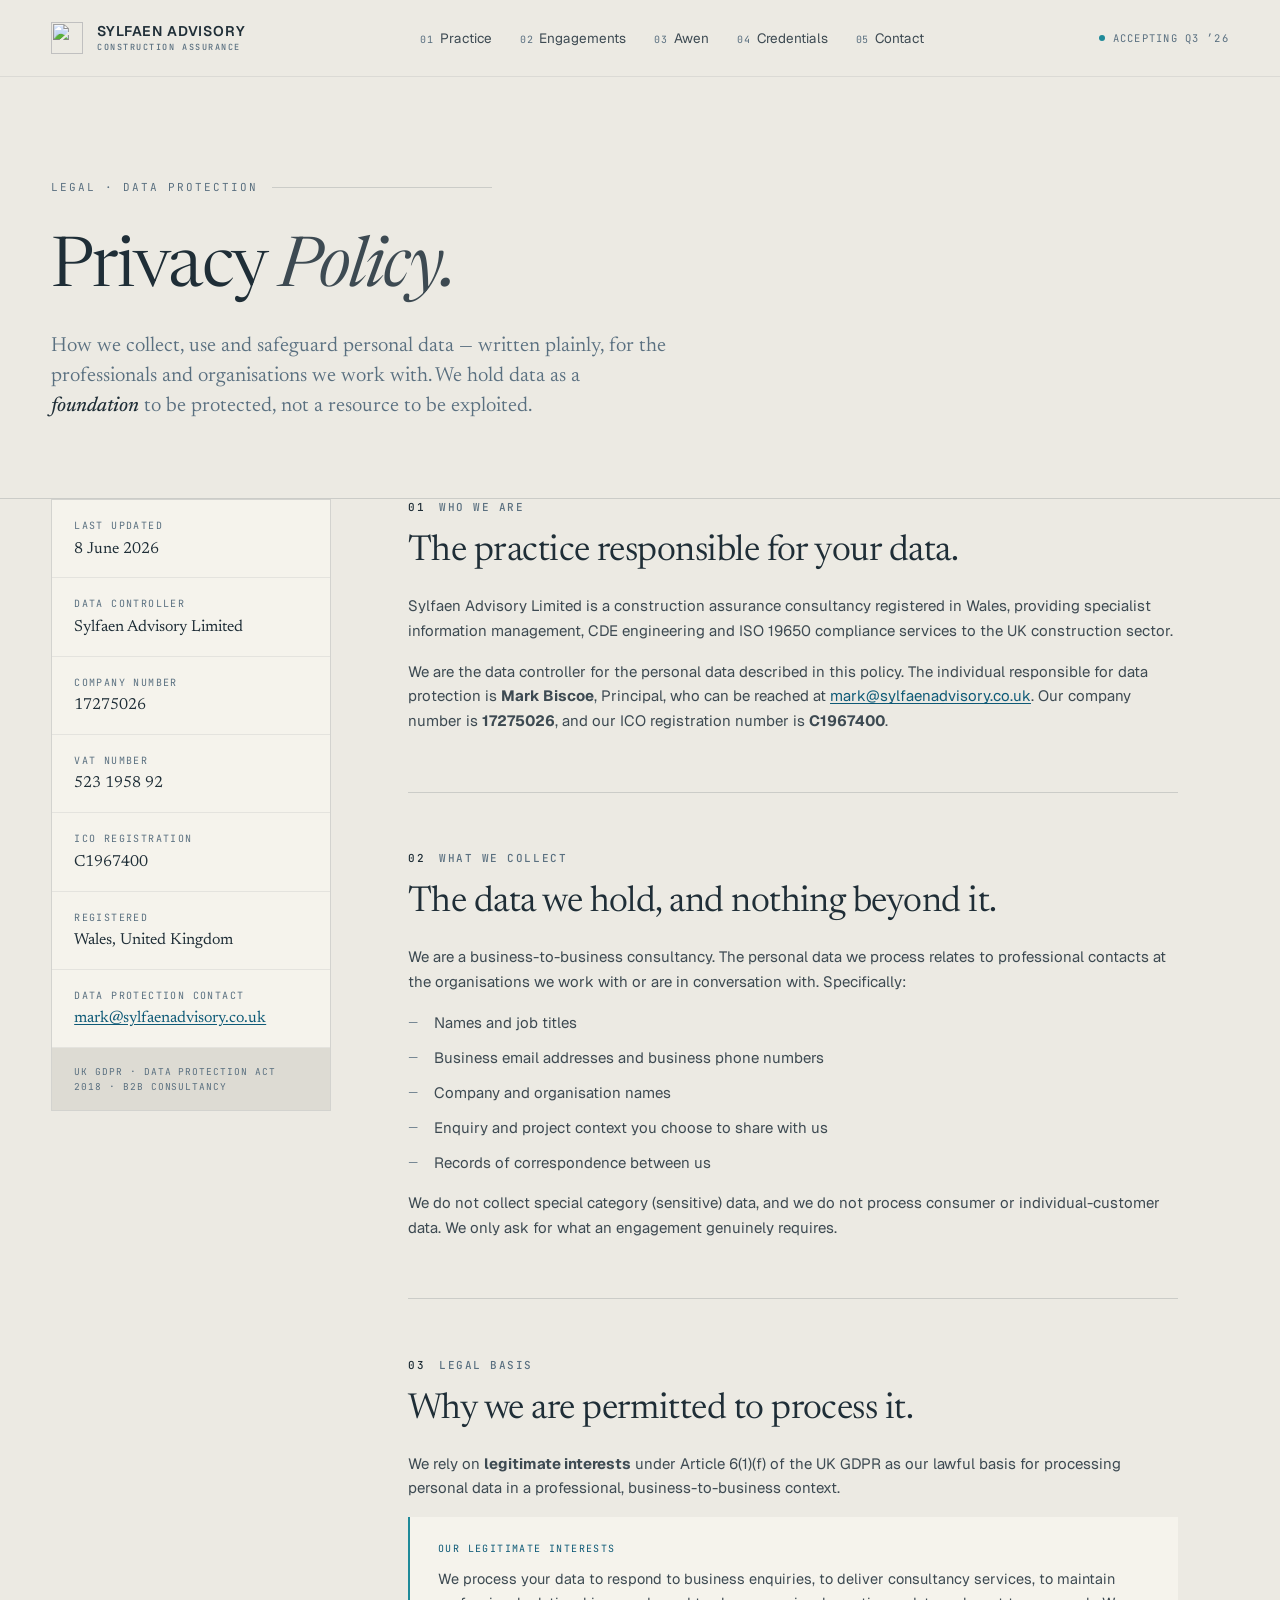
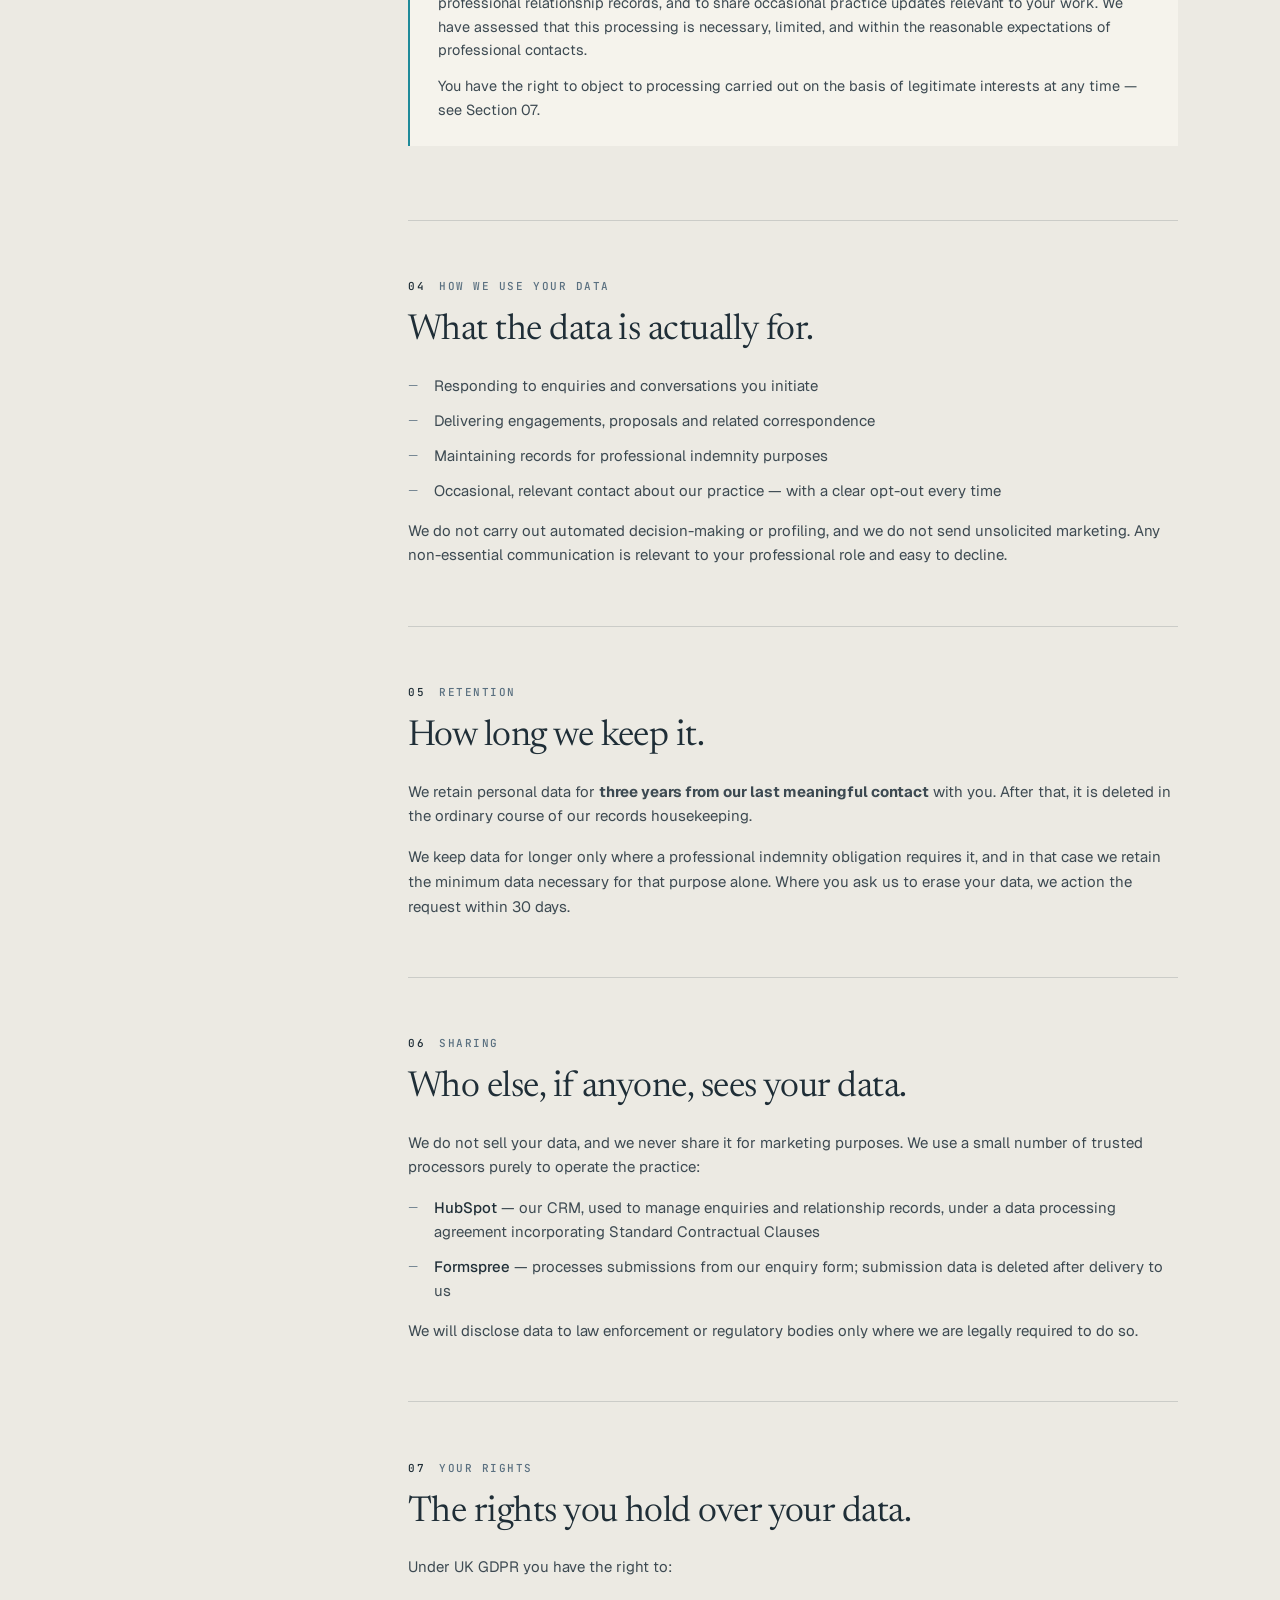
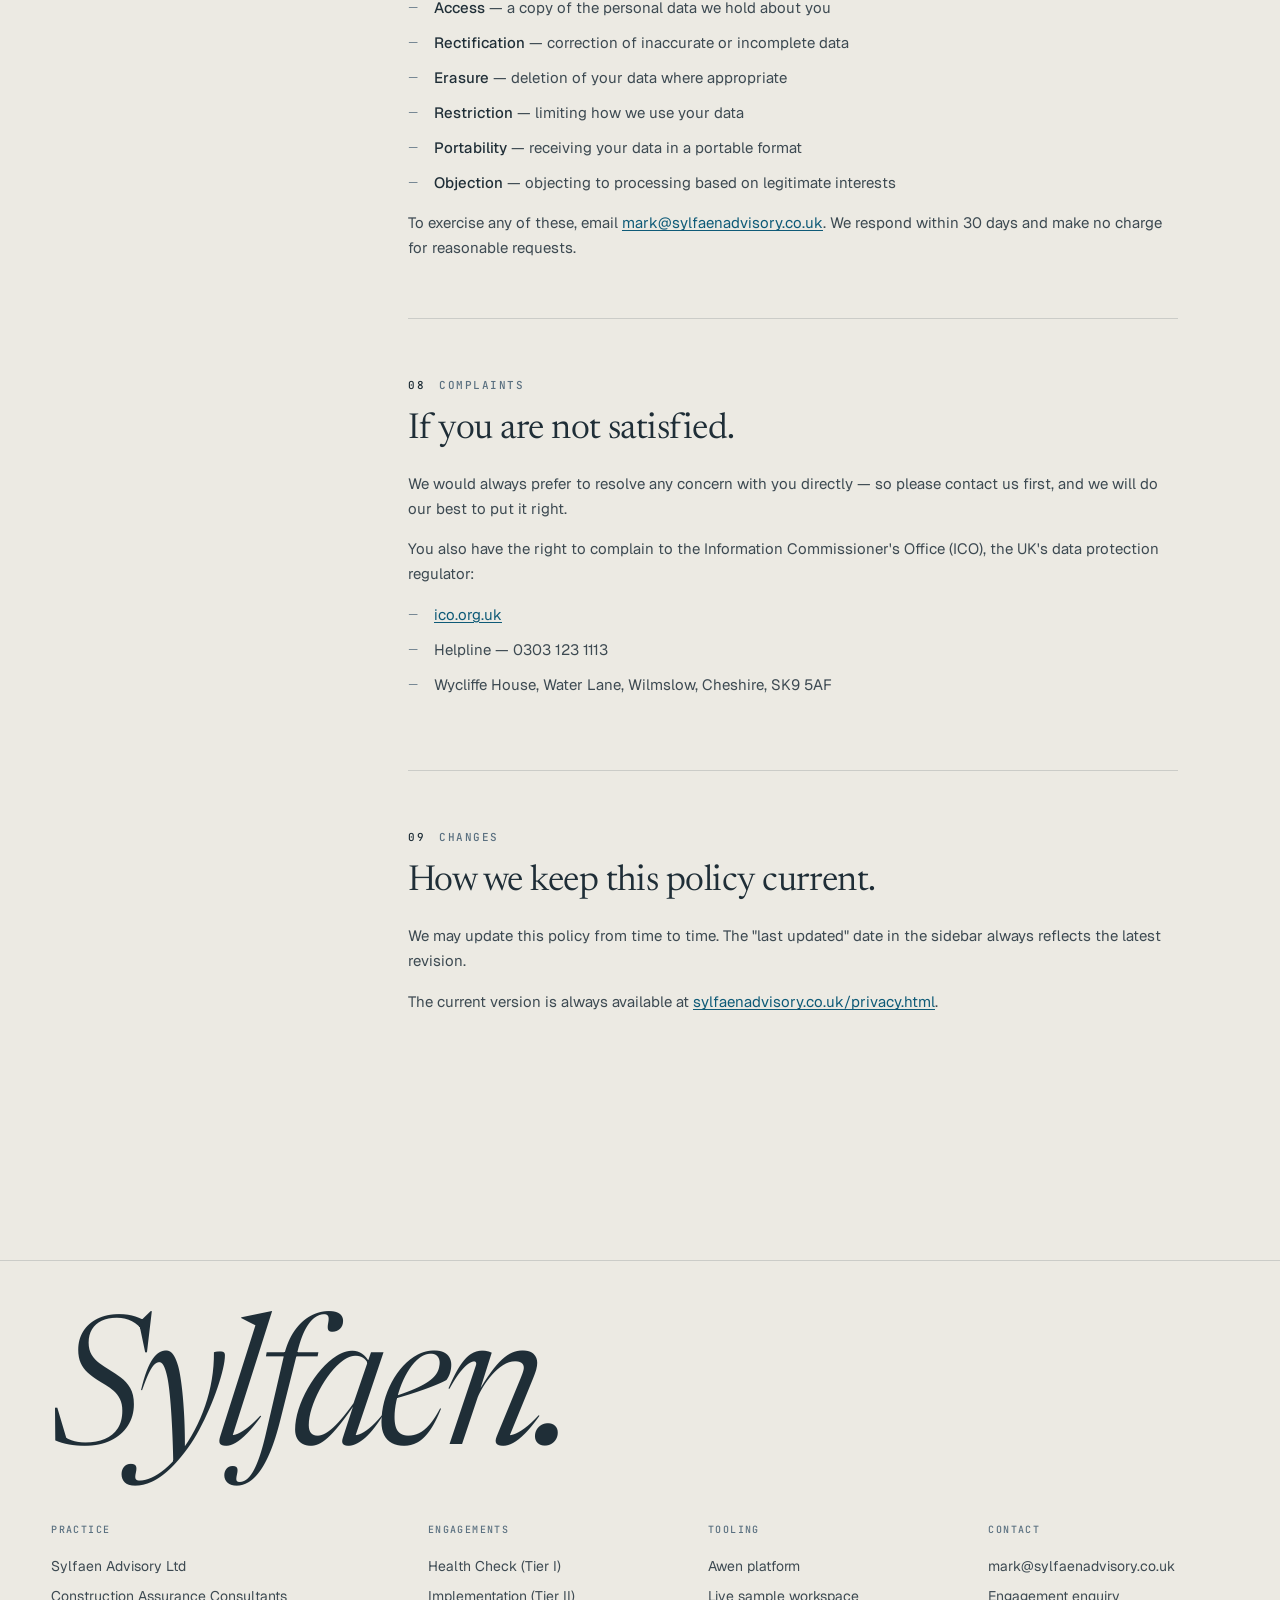
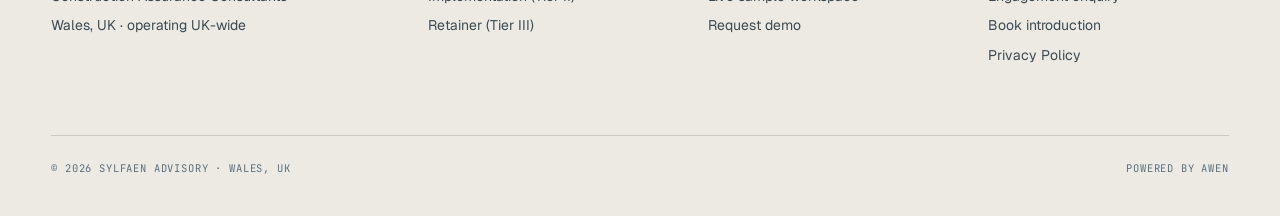
==== commit 865f4cd8: "Add VAT registration details across site" ====
--- a/github-update/privacy.html
+++ b/github-update/privacy.html
@@ -250,6 +250,10 @@
           <div class="meta-row">
             <span class="k">Company number</span>
             <span class="v">17275026</span>
+          </div>
+          <div class="meta-row">
+            <span class="k">VAT number</span>
+            <span class="v">523 1958 92</span>
           </div>
           <div class="meta-row">
             <span class="k">ICO registration</span>
